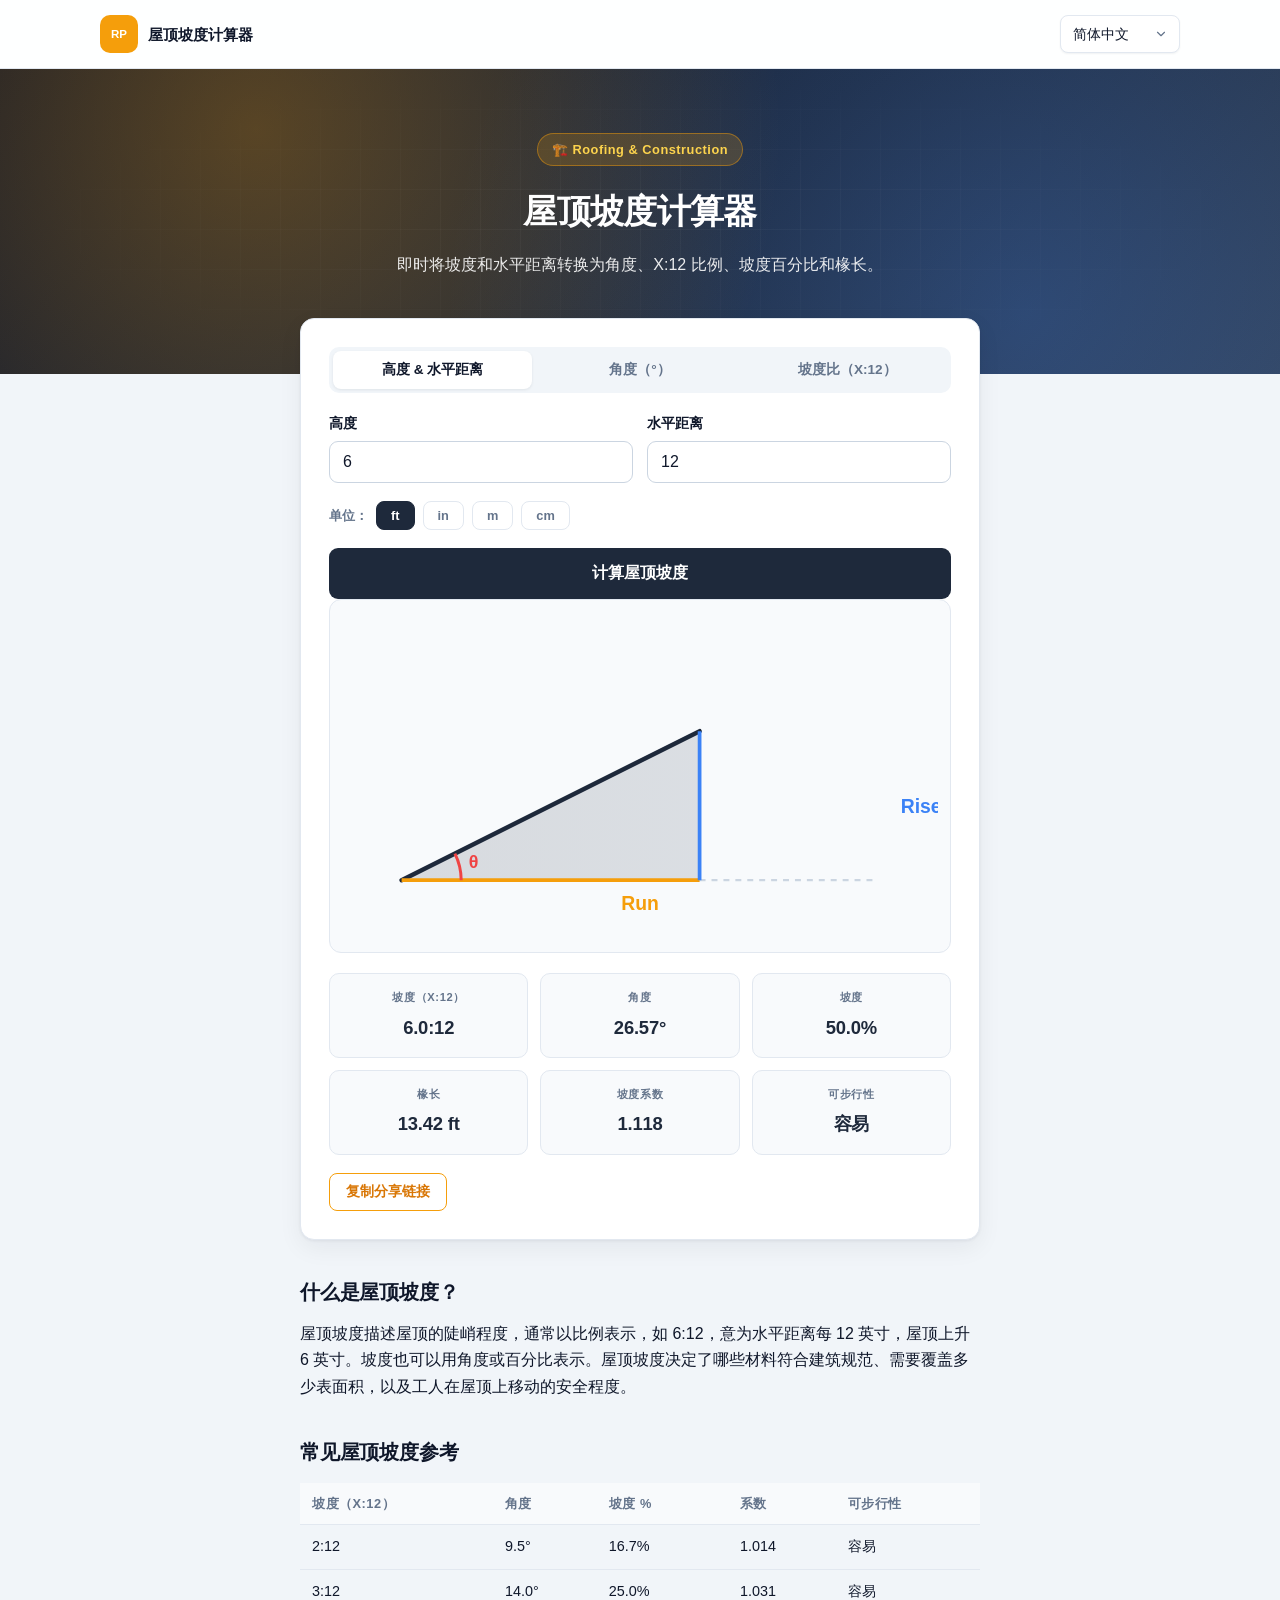
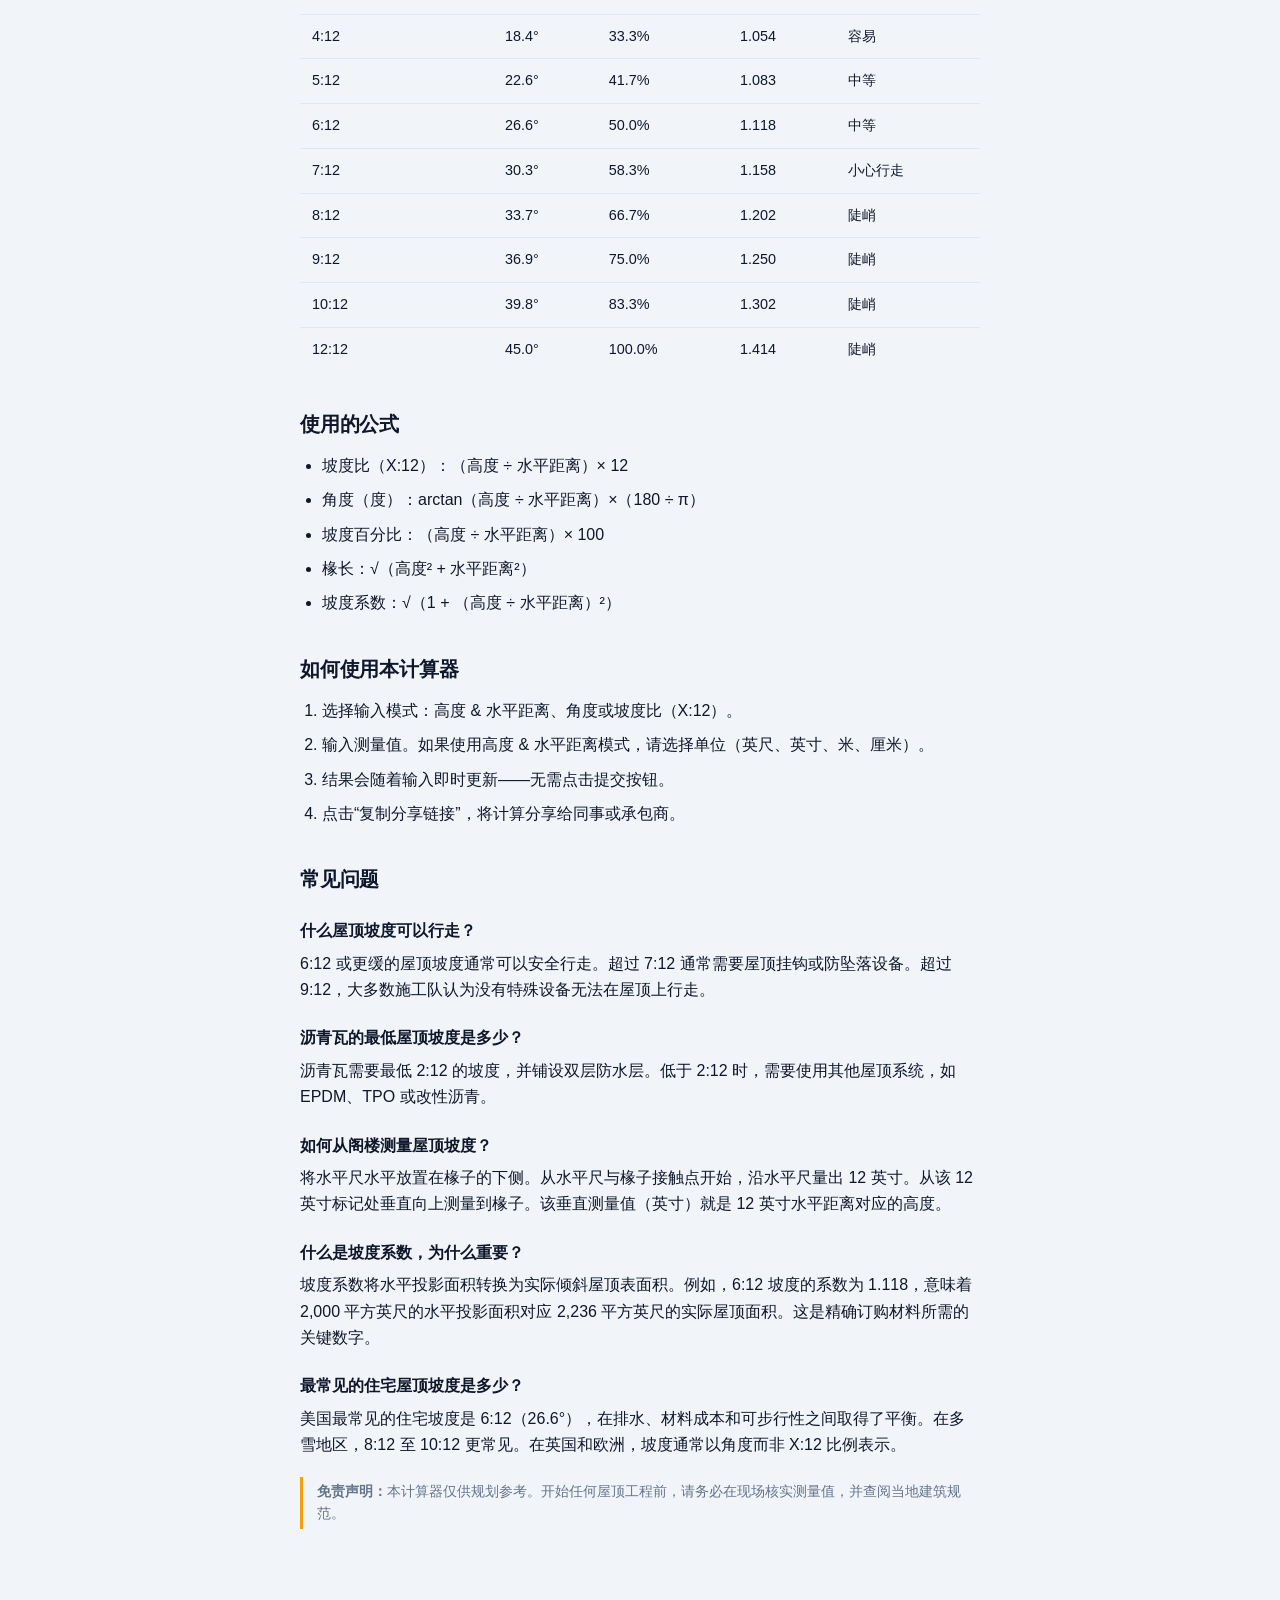
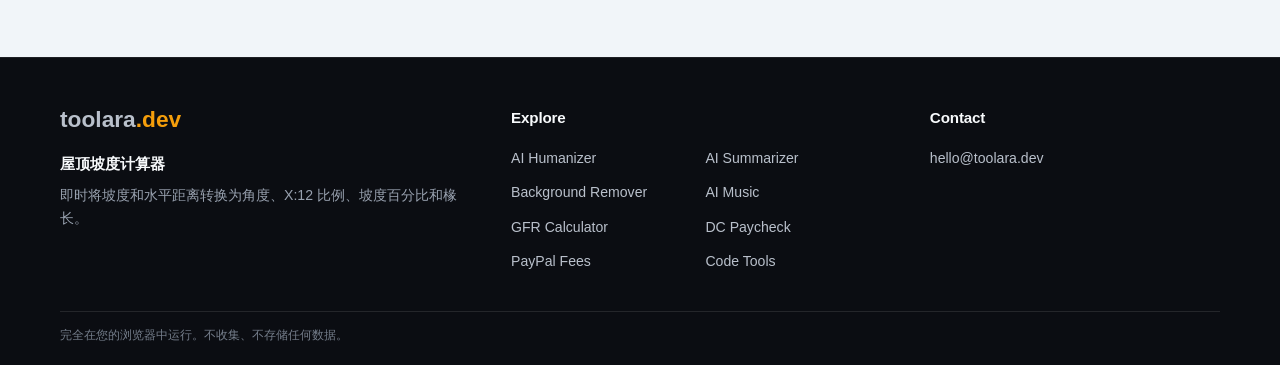
==== zh/index.html @ 7c1b135d "Use brand email in site contact links" ====
<!DOCTYPE html>
<html lang="zh-Hans">
<head>
<meta charset="UTF-8">
<meta name="viewport" content="width=device-width, initial-scale=1.0">
<title>Roof Pitch Calculator — Convert Rise/Run to Degrees, X:12 & Rafter Length</title>
<meta name="description" content="Free roof pitch calculator. Enter rise and run, a degree angle, or a pitch ratio (X:12) to instantly get pitch ratio, angle, slope percentage, rafter length, and slope coefficient.">
<meta name="keywords" content="roof pitch calculator, roof slope calculator, rise run to degrees, x:12 pitch, rafter length calculator, roof angle calculator">
<meta name="robots" content="index, follow, max-snippet:-1, max-image-preview:large">
<meta name="theme-color" content="#1e293b">

<link rel="canonical" href="https://roof.toolara.dev/zh/">
<link rel="alternate" hreflang="en" href="https://roof.toolara.dev/">
<link rel="alternate" hreflang="zh-Hans" href="https://roof.toolara.dev/zh/">
<link rel="alternate" hreflang="x-default" href="https://roof.toolara.dev/">

<meta property="og:type" content="website">
<meta property="og:title" content="Roof Pitch Calculator — Convert Rise/Run to Degrees, X:12 & Rafter Length">
<meta property="og:description" content="Enter rise and run, a degree angle, or a pitch ratio to instantly get pitch, slope, rafter length, and more.">
<meta property="og:url" content="https://roof.toolara.dev/zh/">
<meta property="og:image" content="https://roof.toolara.dev/og-image.png">
<meta property="og:image:width" content="1200">
<meta property="og:image:height" content="630">
<meta property="og:image:alt" content="Roof Pitch Calculator — Convert Rise/Run to Degrees, X:12 & Rafter Length">
<meta name="twitter:card" content="summary_large_image">
<meta name="twitter:image" content="https://roof.toolara.dev/og-image.png">
<meta property="og:locale" content="en_US">

<script type="application/ld+json">
{
  "@context": "https://schema.org",
  "@type": "WebApplication",
  "name": "Roof Pitch Calculator",
  "url": "https://roof.toolara.dev/zh/",
  "applicationCategory": "UtilityApplication",
  "operatingSystem": "Any",
  "description": "Free roof pitch calculator that converts rise/run, degrees, and X:12 ratio, with rafter length and slope coefficient.",
  "offers": { "@type": "Offer", "price": "0", "priceCurrency": "USD" }
}
</script>

<script>window.__FORCE_LANG__ = 'zh';</script>
<link rel="stylesheet" href="/css/style.css">
</head>
<body>
<header class="site-header"><div class="site-header-inner"><a class="site-brand" href="/" aria-label="roof-pitch-calculator"><span class="site-brand-mark" aria-hidden="true">RP</span><span class="site-brand-name" data-i18n="title"></span></a><nav class="site-nav" aria-label="Site navigation"><select id="langSelect" onchange="setLang(this.value)" aria-label="Language">
      <option value="en">English</option>
      <option value="zh">简体中文</option>
    </select></nav></div></header>


<header class="hero">

  <div class="hero-inner">
    <div class="hero-badge">🏗️ Roofing & Construction</div>
    <h1 data-i18n="title">Roof Pitch Calculator</h1>
    <p data-i18n="subtitle">Convert rise and run to degrees, X:12 ratio, slope percentage, and rafter length — instantly.</p>
  </div>
</header>

<main class="wrap">
  <section class="card">
    <h2 class="visually-hidden" data-i18n="calcHeading">Calculator</h2>

    <div class="mode-tabs">
      <button class="mode-tab active" data-mode="riseRun" onclick="switchMode('riseRun')" data-i18n="modeRiseRun">Rise & Run</button>
      <button class="mode-tab" data-mode="angle" onclick="switchMode('angle')" data-i18n="modeAngle">Angle (°)</button>
      <button class="mode-tab" data-mode="ratio" onclick="switchMode('ratio')" data-i18n="modeRatio">Pitch Ratio (X:12)</button>
    </div>

    <!-- Rise & Run -->
    <div id="mode-riseRun" class="mode-panel">
      <div class="row">
        <div>
          <label for="rise" data-i18n="riseLabel">Rise</label>
          <input type="number" id="rise" min="0" step="0.01" placeholder="6" value="6" inputmode="decimal">
        </div>
        <div>
          <label for="run" data-i18n="runLabel">Run</label>
          <input type="number" id="run" min="0.01" step="0.01" placeholder="12" value="12" inputmode="decimal">
        </div>
      </div>
      <div class="unit-toggle">
        <label data-i18n="unitLabel">Unit:</label>
        <button class="unit-btn active" data-unit="ft" onclick="setUnit('ft')">ft</button>
        <button class="unit-btn" data-unit="in" onclick="setUnit('in')">in</button>
        <button class="unit-btn" data-unit="m" onclick="setUnit('m')">m</button>
        <button class="unit-btn" data-unit="cm" onclick="setUnit('cm')">cm</button>
      </div>
    </div>

    <!-- Angle -->
    <div id="mode-angle" class="mode-panel" style="display:none;">
      <label for="angle" data-i18n="angleLabel">Roof angle (degrees)</label>
      <input type="number" id="angle" min="0" max="89.9" step="0.1" placeholder="26.57" value="26.57" inputmode="decimal">
    </div>

    <!-- Ratio -->
    <div id="mode-ratio" class="mode-panel" style="display:none;">
      <label for="ratioX" data-i18n="ratioLabel">Pitch ratio (X in 12)</label>
      <input type="number" id="ratioX" min="0" step="0.1" placeholder="6" value="6" inputmode="decimal">
      <p class="hint" data-i18n="ratioHint">Enter the rise in inches over 12 inches of run. For example, 6 for a 6:12 pitch.</p>
    </div>

    <button class="calc" type="button" onclick="calculate()" data-i18n="calcBtn">Calculate roof pitch</button>

    <!-- SVG Diagram -->
    <div class="svg-wrap">
      <svg id="roofSvg" viewBox="0 0 400 220" xmlns="http://www.w3.org/2000/svg">
        <defs>
          <linearGradient id="roofGrad" x1="0" y1="0" x2="1" y2="0">
            <stop offset="0%" stop-color="#1e293b"/>
            <stop offset="100%" stop-color="#334155"/>
          </linearGradient>
        </defs>
        <!-- Ground line -->
        <line x1="40" y1="180" x2="360" y2="180" stroke="#cbd5e1" stroke-width="1.5" stroke-dasharray="4,4"/>
        <!-- Roof triangle -->
        <polygon id="roofTri" points="40,180 360,180 360,80" fill="url(#roofGrad)" opacity="0.15"/>
        <line id="roofLine" x1="40" y1="180" x2="360" y2="80" stroke="#1e293b" stroke-width="3" stroke-linecap="round"/>
        <!-- Run line -->
        <line id="runLine" x1="40" y1="180" x2="360" y2="180" stroke="#f59e0b" stroke-width="2.5"/>
        <text id="runLabel" x="200" y="200" text-anchor="middle" font-size="13" fill="#f59e0b" font-weight="600">Run</text>
        <!-- Rise line -->
        <line id="riseLine" x1="360" y1="180" x2="360" y2="80" stroke="#3b82f6" stroke-width="2.5"/>
        <text id="riseLabel" x="375" y="135" font-size="13" fill="#3b82f6" font-weight="600">Rise</text>
        <!-- Angle arc -->
        <path id="angleArc" d="M 80 180 A 40 40 0 0 0 76 170" fill="none" stroke="#ef4444" stroke-width="2"/>
        <text id="angleLabel" x="85" y="172" font-size="12" fill="#ef4444" font-weight="600">θ</text>
      </svg>
    </div>

    <div id="result" role="region" aria-live="polite">
      <div class="result-grid">
        <div class="result-item">
          <div class="result-key" data-i18n="resPitch">Pitch (X:12)</div>
          <div class="result-val" id="resPitch">—</div>
        </div>
        <div class="result-item">
          <div class="result-key" data-i18n="resAngle">Angle</div>
          <div class="result-val" id="resAngle">—</div>
        </div>
        <div class="result-item">
          <div class="result-key" data-i18n="resSlope">Slope</div>
          <div class="result-val" id="resSlope">—</div>
        </div>
        <div class="result-item">
          <div class="result-key" data-i18n="resRafter">Rafter length</div>
          <div class="result-val" id="resRafter">—</div>
        </div>
        <div class="result-item">
          <div class="result-key" data-i18n="resCoeff">Slope coefficient</div>
          <div class="result-val" id="resCoeff">—</div>
        </div>
        <div class="result-item">
          <div class="result-key" data-i18n="resWalk">Walkability</div>
          <div class="result-val" id="resWalk">—</div>
        </div>
      </div>

      <div class="share-row">
        <button class="share-btn" type="button" onclick="copyShareLink()" data-i18n="shareBtn">Copy shareable link</button>
        <span class="share-copied" id="shareCopied" data-i18n="shareCopied">Copied!</span>
      </div>
    </div>
  </section>

  <section>
    <h2 data-i18n="whatIsTitle">What is roof pitch?</h2>
    <p data-i18n="whatIsText">Roof pitch describes how steep a roof is. It is usually expressed as a ratio, such as 6:12, which means the roof rises 6 inches for every 12 inches of horizontal run. Pitch can also be expressed in degrees or as a percentage slope. Roof pitch determines which roofing materials are code-compliant, how much surface area you need to cover, and how safely workers can move on the roof.</p>
  </section>

  <section>
    <h2 data-i18n="commonTitle">Common roof pitches reference</h2>
    <table>
      <thead>
        <tr><th data-i18n="thPitch">Pitch (X:12)</th><th data-i18n="thDeg">Degrees</th><th data-i18n="thSlope">Slope %</th><th data-i18n="thCoeff">Coefficient</th><th data-i18n="thWalk">Walkability</th></tr>
      </thead>
      <tbody>
        <tr><td>2:12</td><td>9.5°</td><td>16.7%</td><td>1.014</td><td data-i18n="walkEasy">Easy</td></tr>
        <tr><td>3:12</td><td>14.0°</td><td>25.0%</td><td>1.031</td><td data-i18n="walkEasy">Easy</td></tr>
        <tr><td>4:12</td><td>18.4°</td><td>33.3%</td><td>1.054</td><td data-i18n="walkEasy">Easy</td></tr>
        <tr><td>5:12</td><td>22.6°</td><td>41.7%</td><td>1.083</td><td data-i18n="walkMod">Moderate</td></tr>
        <tr><td>6:12</td><td>26.6°</td><td>50.0%</td><td>1.118</td><td data-i18n="walkMod">Moderate</td></tr>
        <tr><td>7:12</td><td>30.3°</td><td>58.3%</td><td>1.158</td><td data-i18n="walkCare">With care</td></tr>
        <tr><td>8:12</td><td>33.7°</td><td>66.7%</td><td>1.202</td><td data-i18n="walkSteep">Steep</td></tr>
        <tr><td>9:12</td><td>36.9°</td><td>75.0%</td><td>1.250</td><td data-i18n="walkSteep">Steep</td></tr>
        <tr><td>10:12</td><td>39.8°</td><td>83.3%</td><td>1.302</td><td data-i18n="walkSteep">Steep</td></tr>
        <tr><td>12:12</td><td>45.0°</td><td>100.0%</td><td>1.414</td><td data-i18n="walkSteep">Steep</td></tr>
      </tbody>
    </table>
  </section>

  <section>
    <h2 data-i18n="formulaTitle">Formulas used</h2>
    <ul>
      <li data-i18n="formula1"><strong>Pitch ratio (X:12):</strong> (Rise ÷ Run) × 12</li>
      <li data-i18n="formula2"><strong>Angle (degrees):</strong> arctan(Rise ÷ Run) × (180 ÷ π)</li>
      <li data-i18n="formula3"><strong>Slope percentage:</strong> (Rise ÷ Run) × 100</li>
      <li data-i18n="formula4"><strong>Rafter length:</strong> √(Rise² + Run²)</li>
      <li data-i18n="formula5"><strong>Slope coefficient:</strong> √(1 + (Rise ÷ Run)²)</li>
    </ul>
  </section>

  <section>
    <h2 data-i18n="howToTitle">How to use this calculator</h2>
    <ol>
      <li data-i18n="howTo1">Choose your input mode: Rise & Run, Angle, or Pitch Ratio (X:12).</li>
      <li data-i18n="howTo2">Enter your measurements. If using Rise & Run, select your unit (ft, in, m, cm).</li>
      <li data-i18n="howTo3">The results update instantly as you type — no submit button needed.</li>
      <li data-i18n="howTo4">Click "Copy shareable link" to share your calculation with a colleague or contractor.</li>
    </ol>
  </section>

  <section>
    <h2 data-i18n="faqTitle">Frequently asked questions</h2>
    <h3 data-i18n="faq1q">What is a walkable roof pitch?</h3>
    <p data-i18n="faq1a">A roof pitch of 6:12 or less is generally considered walkable for most people. Above 7:12, roof jacks or fall protection are typically required. Above 9:12, most crews consider the roof non-walkable without special equipment.</p>

    <h3 data-i18n="faq2q">What is the minimum roof pitch for asphalt shingles?</h3>
    <p data-i18n="faq2a">Asphalt shingles require a minimum pitch of 2:12 with double underlayment. Below 2:12, you need a different roofing system such as EPDM, TPO, or modified bitumen.</p>

    <h3 data-i18n="faq3q">How do I measure roof pitch from the attic?</h3>
    <p data-i18n="faq3a">Hold a level horizontally against the underside of a rafter. Mark 12 inches along the level from where it touches the rafter. Measure vertically from that 12-inch mark up to the rafter. That vertical measurement in inches is your rise over 12 inches of run.</p>

    <h3 data-i18n="faq4q">What is the slope coefficient and why does it matter?</h3>
    <p data-i18n="faq4a">The slope coefficient converts horizontal footprint area to actual sloped roof surface area. For example, a 6:12 pitch has a coefficient of 1.118, meaning a 2,000 sq ft footprint has 2,236 sq ft of actual roof surface. This is the number you need for accurate material ordering.</p>

    <h3 data-i18n="faq5q">What is the most common residential roof pitch?</h3>
    <p data-i18n="faq5a">The most common US residential pitch is 6:12 (26.6°), which balances drainage, material cost, and walkability. In snowy regions, 8:12 to 10:12 is more common. In the UK and Europe, pitches are often expressed in degrees rather than X:12 ratios.</p>

    <div class="disclaimer" data-i18n="disclaimer"><strong>Disclaimer:</strong> This calculator provides estimates for planning purposes. Always verify measurements on site and consult local building codes before starting any roofing project.</div>
  </section>
</main>

<footer class="footer site-footer">
<div class="site-footer-inner">
<div class="site-footer-grid">
<section class="site-footer-column">
<a class="site-footer-wordmark" href="https://toolara.dev/" aria-label="toolara.dev">toolara<span class="tld">.dev</span></a>
<p class="site-footer-site-name" data-i18n="title">Roof Pitch Calculator</p>
<p class="site-footer-description" data-i18n="subtitle">Convert rise and run to degrees, X:12 ratio, slope percentage, and rafter length — instantly.</p>
</section>
<section class="site-footer-column"><h2 class="site-footer-heading">Explore</h2><nav class="site-footer-links" aria-label="Explore sites"><a href="https://humanize.toolara.dev/">AI Humanizer</a>
<a href="https://summarize.toolara.dev/">AI Summarizer</a>
<a href="https://background.toolara.dev/">Background Remover</a>
<a href="https://music.toolara.dev/">AI Music</a>
<a href="https://gfr.toolara.dev/">GFR Calculator</a>
<a href="https://dc-pay.toolara.dev/">DC Paycheck</a>
<a href="https://paypal.toolara.dev/">PayPal Fees</a>
<a href="https://devtools.toolara.dev/">Code Tools</a></nav></section>
<section class="site-footer-column"><h2 class="site-footer-heading">Contact</h2><p class="site-footer-contact"><a href="mailto:hello@toolara.dev">hello@toolara.dev</a></p></section>
</div>
<div class="site-footer-bottom"><p class="site-footer-privacy" data-i18n="footer">Runs entirely in your browser. No data is collected or stored.</p></div>
</div>
</footer>

<script src="/js/i18n.js"></script>
<script src="/js/calculator.js"></script>
</body>
</html>
---- css/style.css ----
:root {
  --bg: #f1f5f9; --card: #ffffff; --text: #0f172a; --muted: #64748b;
  --accent: #f59e0b; --accent-dark: #d97706; --navy: #1e293b; --blue: #3b82f6;
  --border: #e2e8f0; --radius: 14px;
  --shadow: 0 1px 3px rgba(15,23,42,0.06), 0 8px 24px rgba(15,23,42,0.06);
}
* { box-sizing: border-box; }
html { scroll-behavior: smooth; }
body { margin: 0; font-family: -apple-system, BlinkMacSystemFont, "Segoe UI", "PingFang SC", "Hiragino Sans GB", "Microsoft YaHei", "Noto Sans CJK SC", Roboto, sans-serif; background: var(--bg); color: var(--text); line-height: 1.65; -webkit-font-smoothing: antialiased; }
.visually-hidden { position: absolute; width: 1px; height: 1px; padding: 0; margin: -1px; overflow: hidden; clip: rect(0,0,0,0); white-space: nowrap; border: 0; }

/* ---------- Hero ---------- */
.hero {
  position: relative;
  overflow: hidden;
  color: #fff;
  padding: 64px 20px 96px;
  background:
    radial-gradient(circle at 20% 20%, rgba(245,158,11,0.30) 0%, transparent 50%),
    radial-gradient(circle at 80% 80%, rgba(59,130,246,0.25) 0%, transparent 55%),
    linear-gradient(135deg, #0f172a 0%, #1e293b 55%, #334155 100%);
}
.hero::before {
  content: "";
  position: absolute; inset: 0;
  background-image:
    linear-gradient(rgba(255,255,255,0.04) 1px, transparent 1px),
    linear-gradient(90deg, rgba(255,255,255,0.04) 1px, transparent 1px);
  background-size: 40px 40px;
  mask-image: radial-gradient(ellipse at center, black 0%, transparent 75%);
  -webkit-mask-image: radial-gradient(ellipse at center, black 0%, transparent 75%);
  pointer-events: none;
}
.hero-inner { max-width: 720px; margin: 0 auto; position: relative; z-index: 2; text-align: center; }
.hero-badge {
  display: inline-block;
  background: rgba(245,158,11,0.18);
  border: 1px solid rgba(245,158,11,0.45);
  color: #fcd34d;
  padding: 5px 14px;
  border-radius: 999px;
  font-size: 0.8rem;
  font-weight: 600;
  letter-spacing: 0.04em;
  margin-bottom: 18px;
}
.hero h1 { font-size: 2.1rem; margin: 0 0 12px; font-weight: 800; letter-spacing: -0.02em; }
.hero p { margin: 0 auto; opacity: 0.9; font-size: 1rem; max-width: 560px; }

/* ---------- Lang switcher ---------- */
.lang-switch { position: absolute; top: 16px; right: 16px; z-index: 3; }
.lang-switch select {
  appearance: none; -webkit-appearance: none;
  background-color: rgba(255,255,255,0.12);
  background-image: url("data:image/svg+xml;charset=UTF-8,%3csvg xmlns='http://www.w3.org/2000/svg' viewBox='0 0 24 24' fill='none' stroke='white' stroke-width='2' stroke-linecap='round' stroke-linejoin='round'%3e%3cpolyline points='6 9 12 15 18 9'%3e%3c/polyline%3e%3c/svg%3e");
  background-repeat: no-repeat; background-position: right 10px center; background-size: 14px;
  border: 1px solid rgba(255,255,255,0.3);
  color: #fff; padding: 7px 32px 7px 12px; border-radius: 8px;
  font-size: 0.85rem; font-family: inherit; cursor: pointer;
}
.lang-switch select:hover { background-color: rgba(255,255,255,0.25); }
.lang-switch select option { color: #0f172a; background: #fff; }

/* ---------- Layout ---------- */
.wrap { max-width: 720px; margin: -56px auto 0; padding: 0 20px 64px; position: relative; z-index: 2; }
.card { background: var(--card); border: 1px solid var(--border); border-radius: var(--radius); padding: 28px; margin-bottom: 22px; box-shadow: var(--shadow); }

label { display: block; font-weight: 600; font-size: 0.85rem; margin-bottom: 6px; }
input, select { width: 100%; padding: 11px 13px; border: 1px solid #cbd5e1; border-radius: 9px; font-size: 1rem; margin-bottom: 18px; background: #fff; color: var(--text); transition: border-color 0.15s, box-shadow 0.15s; font-family: inherit; }
input:focus, select:focus { outline: none; border-color: var(--accent); box-shadow: 0 0 0 3px rgba(245,158,11,0.15); }
.row { display: flex; gap: 14px; }
.row > div { flex: 1; }
button.calc { width: 100%; padding: 15px; background: var(--navy); color: #fff; border: none; border-radius: 9px; font-size: 1rem; font-weight: 600; cursor: pointer; transition: background 0.15s, transform 0.1s; font-family: inherit; }
button.calc:hover { background: #0f172a; }
button.calc:active { transform: scale(0.99); }

/* ---------- Mode tabs ---------- */
.mode-tabs { display: flex; gap: 8px; margin-bottom: 20px; background: #f1f5f9; padding: 4px; border-radius: 10px; }
.mode-tab { flex: 1; padding: 10px 8px; border: none; background: transparent; color: var(--muted); border-radius: 8px; font-size: 0.85rem; font-weight: 600; cursor: pointer; transition: all 0.15s; font-family: inherit; }
.mode-tab.active { background: #fff; color: var(--text); box-shadow: 0 1px 3px rgba(15,23,42,0.08); }
.mode-tab:hover:not(.active) { color: var(--text); }

/* ---------- Unit toggle ---------- */
.unit-toggle { display: flex; align-items: center; gap: 8px; margin-bottom: 18px; }
.unit-toggle label { margin: 0; font-size: 0.8rem; color: var(--muted); }
.unit-btn { padding: 6px 14px; border: 1px solid var(--border); background: #fff; color: var(--muted); border-radius: 8px; font-size: 0.8rem; font-weight: 600; cursor: pointer; font-family: inherit; transition: all 0.15s; }
.unit-btn.active { background: var(--navy); color: #fff; border-color: var(--navy); }
.unit-btn:hover:not(.active) { border-color: var(--navy); color: var(--navy); }

/* ---------- Hint ---------- */
.hint { font-size: 0.8rem; color: var(--muted); margin: -12px 0 18px; }

/* ---------- SVG ---------- */
.svg-wrap { margin: 0 0 20px; background: #f8fafc; border: 1px solid var(--border); border-radius: 12px; padding: 12px; }
.svg-wrap svg { width: 100%; height: auto; display: block; }

/* ---------- Result ---------- */
#result { display: none; animation: fadeIn 0.35s ease; }
#result.show { display: block; }
@keyframes fadeIn { from { opacity: 0; transform: translateY(8px); } to { opacity: 1; transform: none; } }

.result-grid { display: grid; grid-template-columns: repeat(3, 1fr); gap: 12px; margin-bottom: 18px; }
.result-item { background: #f8fafc; border: 1px solid var(--border); border-radius: 10px; padding: 14px 12px; text-align: center; }
.result-key { font-size: 0.7rem; text-transform: uppercase; letter-spacing: 0.06em; color: var(--muted); font-weight: 600; margin-bottom: 6px; }
.result-val { font-size: 1.15rem; font-weight: 700; color: var(--navy); letter-spacing: -0.01em; }

.share-row { display: flex; align-items: center; gap: 12px; }
.share-btn { padding: 9px 16px; background: #fff; border: 1px solid var(--accent); color: var(--accent-dark); border-radius: 8px; font-size: 0.85rem; font-weight: 600; cursor: pointer; font-family: inherit; transition: background 0.15s; }
.share-btn:hover { background: #fffbeb; }
.share-copied { font-size: 0.85rem; color: #059669; font-weight: 600; opacity: 0; transition: opacity 0.25s; }
.share-copied.show { opacity: 1; }

/* ---------- Content ---------- */
h2 { font-size: 1.25rem; margin: 36px 0 12px; letter-spacing: -0.01em; }
h3 { font-size: 1rem; margin: 22px 0 6px; }
p { margin: 0 0 14px; }
ul, ol { margin: 0 0 16px; padding-left: 22px; }
li { margin-bottom: 8px; line-height: 1.65; }
table { width: 100%; border-collapse: collapse; font-size: 0.9rem; margin: 14px 0; }
th, td { text-align: left; padding: 10px 12px; border-bottom: 1px solid var(--border); }
th { background: #f8fafc; font-weight: 600; font-size: 0.8rem; text-transform: uppercase; letter-spacing: 0.04em; color: var(--muted); }
tr:last-child td { border-bottom: none; }
.disclaimer { font-size: 0.85rem; color: var(--muted); border-left: 3px solid var(--accent); padding: 4px 0 4px 14px; margin-top: 18px; }
.footer { text-align: center; font-size: 0.8rem; color: var(--muted); padding: 24px 20px 48px; }

@media (max-width: 560px) {
  .hero { padding: 48px 16px 80px; }
  .hero h1 { font-size: 1.5rem; }
  .lang-switch { position: static; display: flex; justify-content: center; margin-bottom: 16px; }
  .wrap { padding: 0 14px 48px; }
  .card { padding: 20px; }
  .row { flex-direction: column; gap: 0; }
  .mode-tabs { flex-direction: column; }
  .result-grid { grid-template-columns: repeat(2, 1fr); }
  .result-val { font-size: 1rem; }
}
/* Toolara site navigation */
.site-header { position: relative; z-index: 10; background: rgba(255,255,255,0.96); border-bottom: 1px solid var(--border, #e2e8f0); }
.site-header-inner { max-width: 1120px; min-height: 68px; margin: 0 auto; padding: 10px 20px; display: flex; align-items: center; justify-content: space-between; gap: 20px; }
.site-brand { min-width: 0; display: flex; align-items: center; gap: 10px; color: var(--text, #0f1c2e); text-decoration: none; font-weight: 700; }
.site-brand-mark { width: 38px; height: 38px; flex: 0 0 38px; display: grid; place-items: center; border-radius: 10px; background: var(--accent, #2563eb); color: #fff; font-size: 0.72rem; font-weight: 800; }
.site-brand-name { font-size: 0.95rem; line-height: 1.25; }
.site-nav { display: flex; align-items: center; gap: 10px; }
.site-nav-link { padding: 8px 12px; border: 1px solid var(--border, #e2e8f0); border-radius: 8px; background: #fff; color: var(--accent-dark, var(--accent, #1d4ed8)); text-decoration: none; white-space: nowrap; font-size: 0.875rem; font-weight: 650; transition: background 0.15s, border-color 0.15s; }
.site-nav-link:hover { background: var(--bg, #f8fafc); border-color: var(--accent, #2563eb); }
.site-nav select { appearance: none; -webkit-appearance: none; width: auto; min-width: 120px; height: 38px; margin: 0; padding: 8px 34px 8px 12px; border: 1px solid var(--border, #e2e8f0); border-radius: 8px; background-color: #fff; background-image: url("data:image/svg+xml;charset=UTF-8,%3csvg xmlns='http://www.w3.org/2000/svg' viewBox='0 0 24 24' fill='none' stroke='%2364748b' stroke-width='2' stroke-linecap='round' stroke-linejoin='round'%3e%3cpolyline points='6 9 12 15 18 9'%3e%3c/polyline%3e%3c/svg%3e"); background-repeat: no-repeat; background-position: right 11px center; background-size: 14px; color: var(--text, #0f1c2e); font-family: inherit; font-size: 0.875rem; line-height: 1.2; cursor: pointer; box-shadow: 0 1px 2px rgba(15, 28, 46, 0.06); transition: border-color 0.15s, box-shadow 0.15s; }
.site-nav select:hover { border-color: var(--accent, #2563eb); }
.site-nav select:focus-visible { outline: 2px solid var(--accent, #2563eb); outline-offset: 2px; }
.site-nav select option { color: #0f1c2e; background: #fff; }
@media (max-width: 560px) {
  .site-header-inner { min-height: 0; padding: 10px 14px; flex-wrap: wrap; gap: 10px; }
  .site-brand { flex: 1 1 100%; }
  .site-nav { width: 100%; justify-content: space-between; gap: 8px; }
  .site-nav select { min-width: 118px; }
}

.site-footer { margin-top: 64px !important; padding: 48px 24px 22px !important; background: #0b0d12 !important; border-top: 1px solid rgba(255,255,255,0.08) !important; color: #a6adbb !important; text-align: left !important; font-size: 0.88rem !important; line-height: 1.6; }
.site-footer-inner { max-width: 1160px; margin: 0 auto; }
.site-footer-grid { display: grid; grid-template-columns: minmax(0,1.25fr) minmax(280px,1.15fr) minmax(220px,0.9fr); gap: 48px; }
.site-footer-column { min-width: 0; }
.site-footer-wordmark { display: inline-flex; align-items: baseline; color: #f8fafc !important; font-size: 1.42rem; font-weight: 850; line-height: 1.15; text-decoration: none; }
.site-footer-wordmark .tld { color: var(--accent, #3b82f6); }
.site-footer-site-name { margin: 18px 0 0 !important; color: #f8fafc; font-size: 0.96rem; font-weight: 700; }
.site-footer-heading { margin: 0 0 16px !important; color: #f8fafc; font-size: 0.95rem; font-weight: 650; }
.site-footer-description { max-width: 420px; margin: 8px 0 0 !important; color: #98a1af; }
.site-footer-links { display: grid; grid-template-columns: repeat(2,minmax(0,1fr)); gap: 12px 18px; }
.site-footer-contact { margin: 0 !important; color: #b9c0cb; overflow-wrap: anywhere; }
.site-footer a { color: #b9c0cb !important; text-decoration: none; }
.site-footer a:hover { color: #fff !important; text-decoration: underline; }
.site-footer-bottom { margin-top: 38px; padding-top: 14px; border-top: 1px solid rgba(255,255,255,0.1); color: #747d8a; font-size: 0.73rem; line-height: 1.5; }
.site-footer-bottom p { margin: 0; }
@media (max-width: 960px) { .site-footer-grid { grid-template-columns: repeat(2,minmax(0,1fr)); gap: 34px; } .site-footer-column:first-child { grid-column: 1 / -1; } }
@media (max-width: 760px) { .site-footer { padding: 36px 20px 20px !important; } .site-footer-grid { grid-template-columns: 1fr; gap: 28px; } .site-footer-column:first-child { grid-column: auto; } .site-footer-links { gap: 10px 14px; } .site-footer-bottom { margin-top: 28px; } }
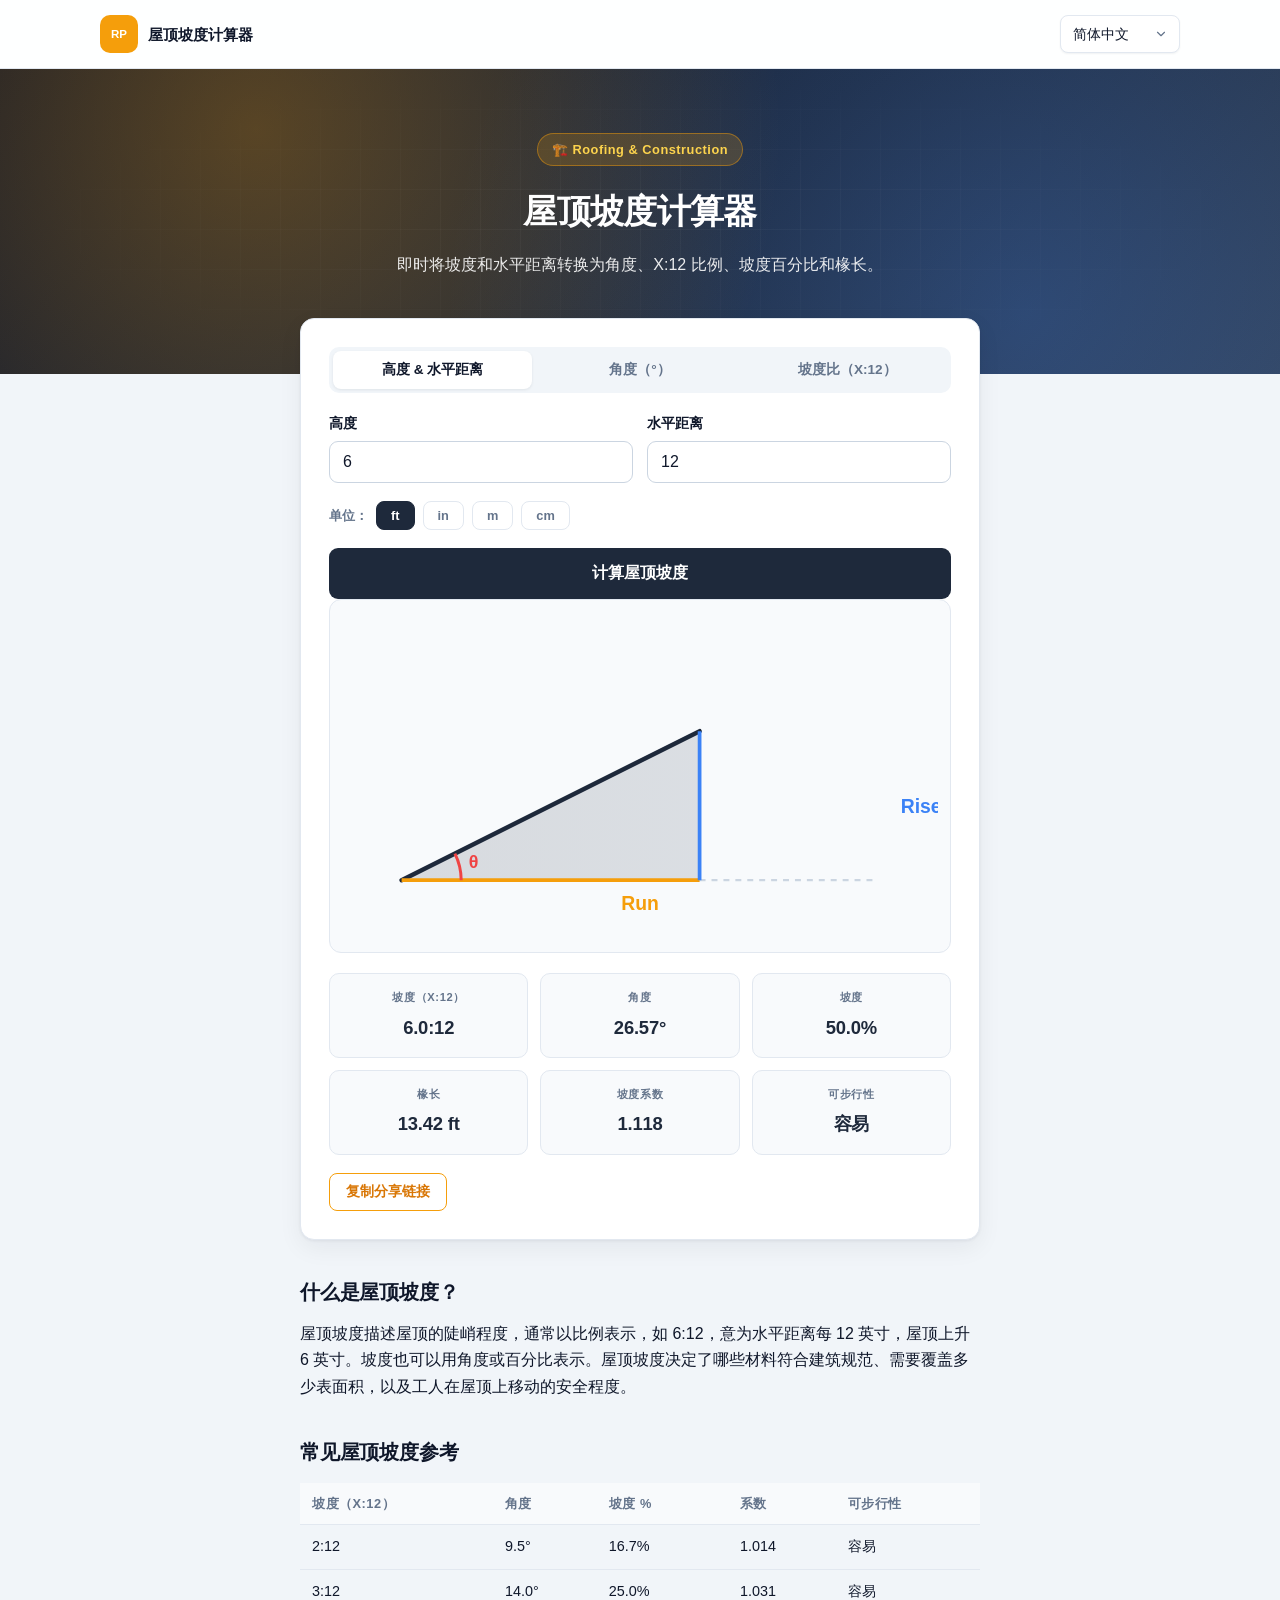
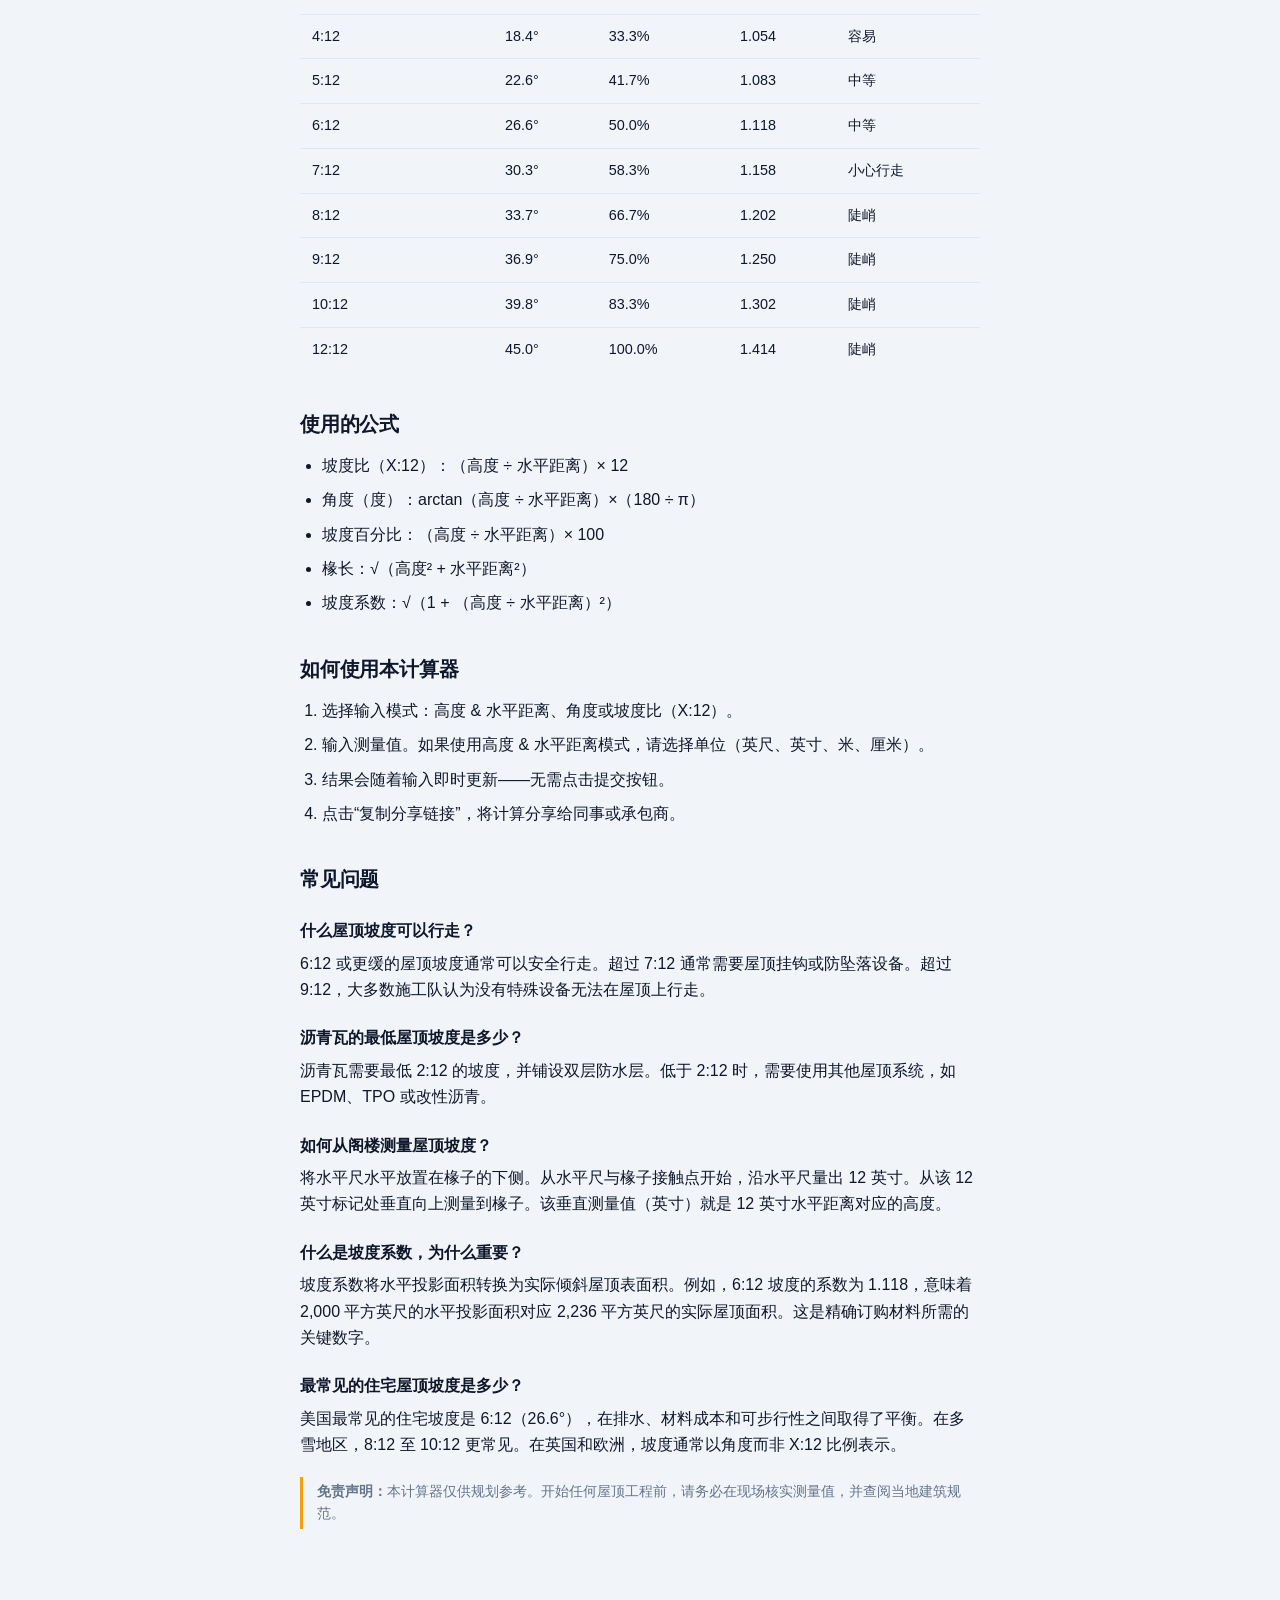
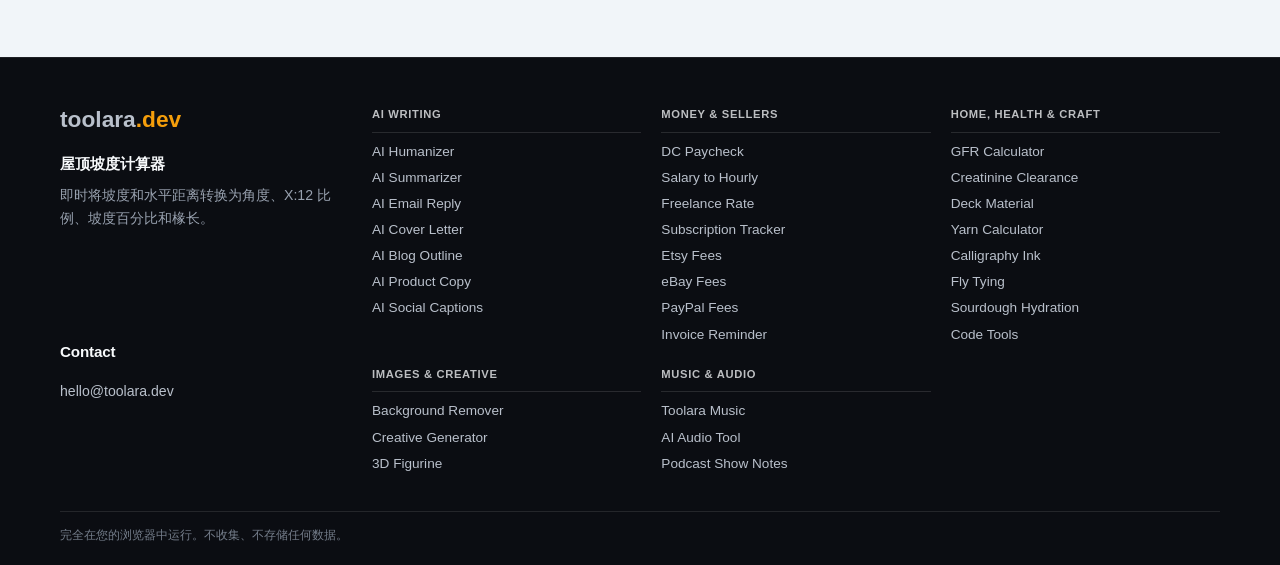
==== commit dc44de62: "Regroup footer navigation across sibling tools" ====
--- a/zh/index.html
+++ b/zh/index.html
@@ -41,6 +41,18 @@
 
 <script>window.__FORCE_LANG__ = 'zh';</script>
 <link rel="stylesheet" href="/css/style.css">
+<style id="footer-groups-css">
+.site-footer-grid{grid-template-columns:minmax(0,0.85fr) minmax(0,2.65fr)!important;gap:40px!important}
+.site-footer-column:nth-child(2){grid-row:1/span 2!important}
+.site-footer-column:nth-child(3){grid-column:1!important;grid-row:2!important}
+.site-footer-explore{display:grid;grid-template-columns:repeat(3,minmax(0,1fr));gap:22px 20px;align-content:start}
+.site-footer-group{min-width:0}
+.site-footer-group-title{margin:0 0 9px;padding-bottom:8px;border-bottom:1px solid rgba(255,255,255,0.16);color:#f8fafc;font-size:0.7rem;font-weight:700;letter-spacing:0.06em;text-transform:uppercase;opacity:.75}
+.site-footer-group .site-footer-links{display:grid!important;grid-template-columns:minmax(0,1fr)!important;gap:7px;font-size:0.85rem;line-height:1.4}
+@media(max-width:960px){.site-footer-grid{grid-template-columns:1fr!important;gap:30px!important}
+.site-footer-column:nth-child(2){grid-row:auto!important}.site-footer-column:nth-child(3){grid-column:auto!important;grid-row:auto!important}
+.site-footer-explore{grid-template-columns:repeat(2,minmax(0,1fr))}}
+</style>
 </head>
 <body>
 <header class="site-header"><div class="site-header-inner"><a class="site-brand" href="/" aria-label="roof-pitch-calculator"><span class="site-brand-mark" aria-hidden="true">RP</span><span class="site-brand-name" data-i18n="title"></span></a><nav class="site-nav" aria-label="Site navigation"><select id="langSelect" onchange="setLang(this.value)" aria-label="Language">
@@ -241,14 +253,7 @@
 <p class="site-footer-site-name" data-i18n="title">Roof Pitch Calculator</p>
 <p class="site-footer-description" data-i18n="subtitle">Convert rise and run to degrees, X:12 ratio, slope percentage, and rafter length — instantly.</p>
 </section>
-<section class="site-footer-column"><h2 class="site-footer-heading">Explore</h2><nav class="site-footer-links" aria-label="Explore sites"><a href="https://humanize.toolara.dev/">AI Humanizer</a>
-<a href="https://summarize.toolara.dev/">AI Summarizer</a>
-<a href="https://background.toolara.dev/">Background Remover</a>
-<a href="https://music.toolara.dev/">AI Music</a>
-<a href="https://gfr.toolara.dev/">GFR Calculator</a>
-<a href="https://dc-pay.toolara.dev/">DC Paycheck</a>
-<a href="https://paypal.toolara.dev/">PayPal Fees</a>
-<a href="https://devtools.toolara.dev/">Code Tools</a></nav></section>
+<section class="site-footer-column"><div class="site-footer-explore"><div class="site-footer-group"><h2 class="site-footer-group-title">AI writing</h2><nav class="site-footer-links" aria-label="AI writing sites"><a href="https://humanize.toolara.dev/">AI Humanizer</a><a href="https://summarize.toolara.dev/">AI Summarizer</a><a href="https://emailreply.toolara.dev/">AI Email Reply</a><a href="https://coverletter.toolara.dev/">AI Cover Letter</a><a href="https://blogoutline.toolara.dev/">AI Blog Outline</a><a href="https://productcopy.toolara.dev/">AI Product Copy</a><a href="https://captions.toolara.dev/">AI Social Captions</a></nav></div><div class="site-footer-group"><h2 class="site-footer-group-title">Money &amp; sellers</h2><nav class="site-footer-links" aria-label="Money &amp; sellers sites"><a href="https://dc-pay.toolara.dev/">DC Paycheck</a><a href="https://salary.toolara.dev/">Salary to Hourly</a><a href="https://freelance.toolara.dev/">Freelance Rate</a><a href="https://subscriptions.toolara.dev/">Subscription Tracker</a><a href="https://etsy.toolara.dev/">Etsy Fees</a><a href="https://ebay.toolara.dev/">eBay Fees</a><a href="https://paypal.toolara.dev/">PayPal Fees</a><a href="https://invoices.toolara.dev/">Invoice Reminder</a></nav></div><div class="site-footer-group"><h2 class="site-footer-group-title">Home, health &amp; craft</h2><nav class="site-footer-links" aria-label="Home, health &amp; craft sites"><a href="https://gfr.toolara.dev/">GFR Calculator</a><a href="https://crcl.toolara.dev/">Creatinine Clearance</a><a href="https://deck.toolara.dev/">Deck Material</a><a href="https://yarn.toolara.dev/">Yarn Calculator</a><a href="https://calligraphy.toolara.dev/">Calligraphy Ink</a><a href="https://flytying.toolara.dev/">Fly Tying</a><a href="https://sourdough.toolara.dev/">Sourdough Hydration</a><a href="https://devtools.toolara.dev/">Code Tools</a></nav></div><div class="site-footer-group"><h2 class="site-footer-group-title">Images &amp; creative</h2><nav class="site-footer-links" aria-label="Images &amp; creative sites"><a href="https://background.toolara.dev/">Background Remover</a><a href="https://creative.toolara.dev/">Creative Generator</a><a href="https://figurine.toolara.dev/">3D Figurine</a></nav></div><div class="site-footer-group"><h2 class="site-footer-group-title">Music &amp; audio</h2><nav class="site-footer-links" aria-label="Music &amp; audio sites"><a href="https://music.toolara.dev/">Toolara Music</a><a href="https://audio.toolara.dev/">AI Audio Tool</a><a href="https://podcast.toolara.dev/">Podcast Show Notes</a></nav></div></div></section>
 <section class="site-footer-column"><h2 class="site-footer-heading">Contact</h2><p class="site-footer-contact"><a href="mailto:hello@toolara.dev">hello@toolara.dev</a></p></section>
 </div>
 <div class="site-footer-bottom"><p class="site-footer-privacy" data-i18n="footer">Runs entirely in your browser. No data is collected or stored.</p></div>
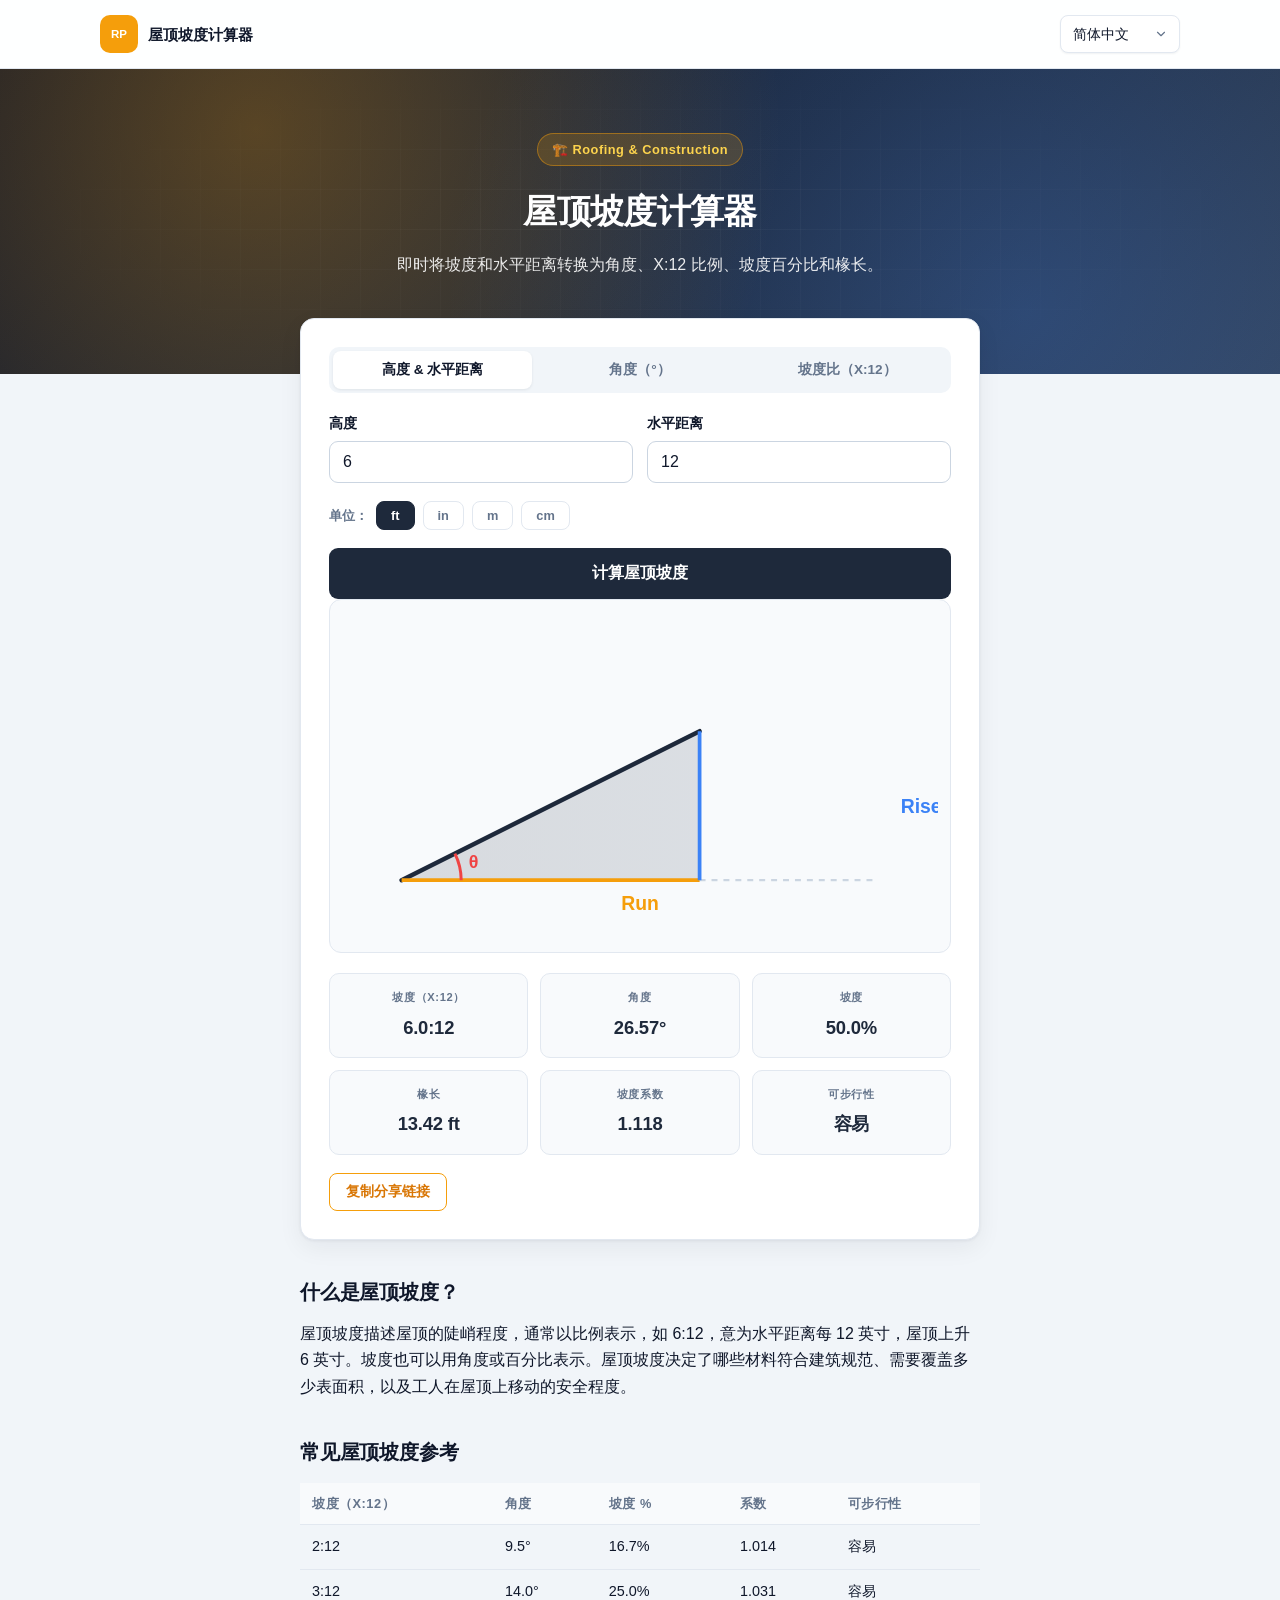
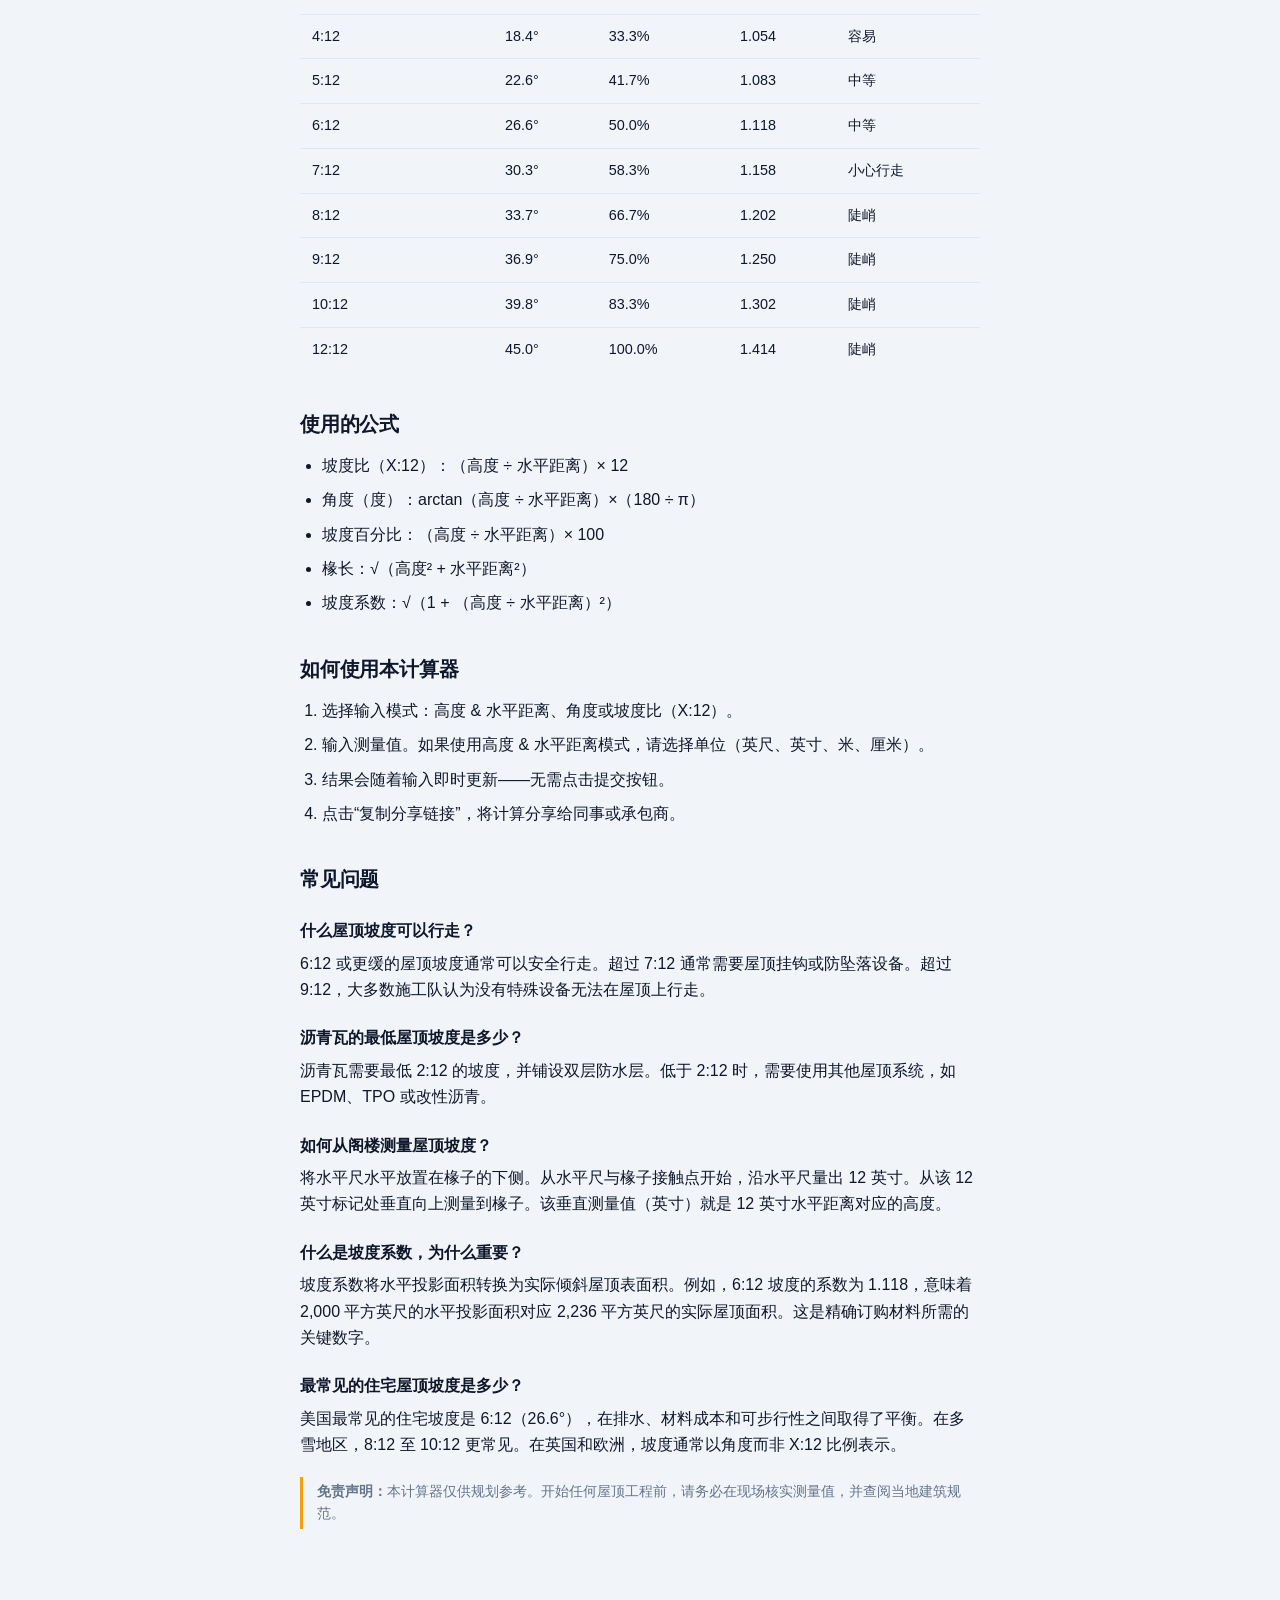
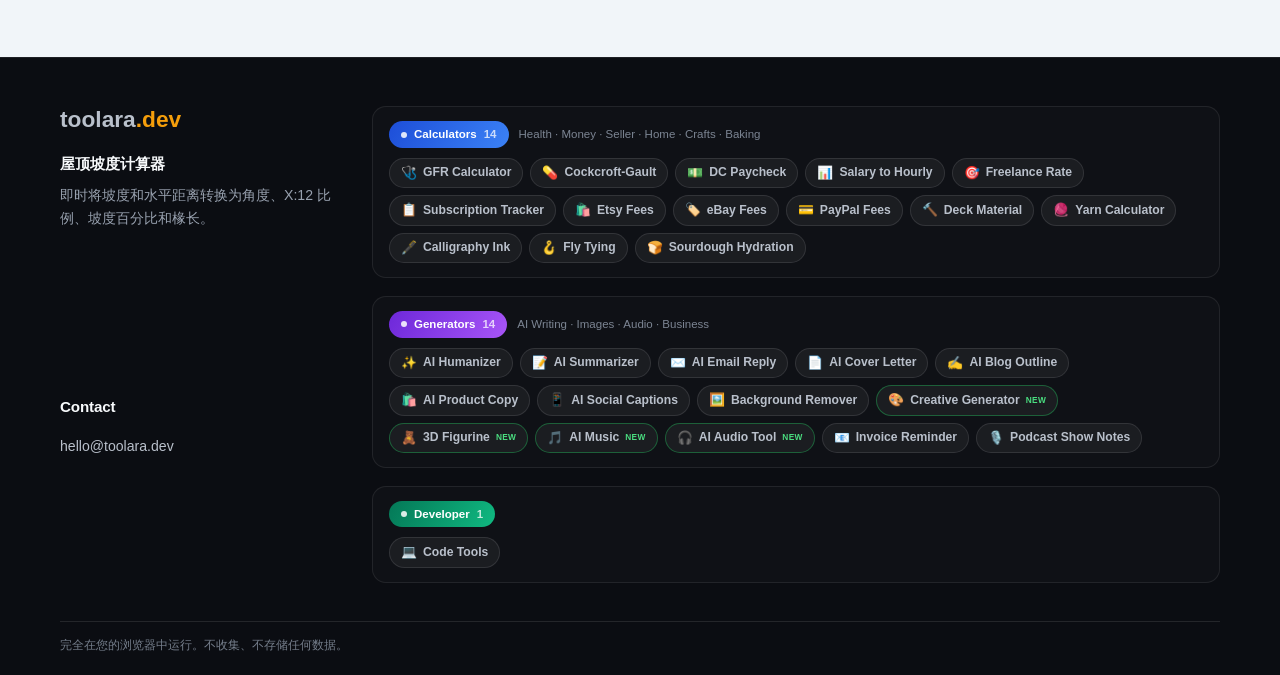
==== commit e39c92da: "Update footer tool links to pill cloud style" ====
--- a/zh/index.html
+++ b/zh/index.html
@@ -53,7 +53,25 @@
 .site-footer-column:nth-child(2){grid-row:auto!important}.site-footer-column:nth-child(3){grid-column:auto!important;grid-row:auto!important}
 .site-footer-explore{grid-template-columns:repeat(2,minmax(0,1fr))}}
 </style>
-</head>
+<style id="fc-cloud-css">
+.fc-clouds{display:grid;gap:18px}
+.fc-cat{border:1px solid rgba(255,255,255,0.08);border-radius:14px;padding:14px 16px;background:rgba(255,255,255,0.02)}
+.fc-head{display:flex;align-items:center;gap:10px;margin-bottom:10px;flex-wrap:wrap}
+.fc-chip{display:inline-flex;align-items:center;gap:7px;font-size:0.72rem;font-weight:700;color:#fff;padding:4px 12px;border-radius:999px}
+.fc-chip::before{content:"";width:6px;height:6px;border-radius:50%;background:rgba(255,255,255,0.85)}
+.fc-chip.calc{background:linear-gradient(120deg,#1d4ed8,#3b82f6)}
+.fc-chip.gen{background:linear-gradient(120deg,#6d28d9,#a855f7)}
+.fc-chip.dev{background:linear-gradient(120deg,#047857,#10b981)}
+.fc-chip .n{opacity:0.75;font-weight:600}
+.fc-desc{font-size:0.72rem;color:#7c8593}
+.fc-cloud{display:flex;flex-wrap:wrap;gap:7px}
+.fc-cloud a{display:inline-flex;align-items:center;gap:6px;font-size:0.76rem;font-weight:600;color:#c3cad4;background:rgba(255,255,255,0.05);border:1px solid rgba(255,255,255,0.1);border-radius:999px;padding:4px 11px;transition:all 0.15s}
+.fc-cloud a:hover{color:#fff;background:rgba(59,130,246,0.18);border-color:rgba(59,130,246,0.45);text-decoration:none}
+.fc-cloud a .em{font-size:0.8rem}
+.fc-cloud a.fc-new{border-color:rgba(34,197,94,0.4)}
+.fc-cloud a.fc-new::after{content:"NEW";font-size:0.52rem;font-weight:800;letter-spacing:0.04em;color:#4ade80}
+@media(max-width:760px){.fc-cat{padding:12px 12px}}
+</style></head>
 <body>
 <header class="site-header"><div class="site-header-inner"><a class="site-brand" href="/" aria-label="roof-pitch-calculator"><span class="site-brand-mark" aria-hidden="true">RP</span><span class="site-brand-name" data-i18n="title"></span></a><nav class="site-nav" aria-label="Site navigation"><select id="langSelect" onchange="setLang(this.value)" aria-label="Language">
       <option value="en">English</option>
@@ -253,7 +271,7 @@
 <p class="site-footer-site-name" data-i18n="title">Roof Pitch Calculator</p>
 <p class="site-footer-description" data-i18n="subtitle">Convert rise and run to degrees, X:12 ratio, slope percentage, and rafter length — instantly.</p>
 </section>
-<section class="site-footer-column"><div class="site-footer-explore"><div class="site-footer-group"><h2 class="site-footer-group-title">AI writing</h2><nav class="site-footer-links" aria-label="AI writing sites"><a href="https://humanize.toolara.dev/">AI Humanizer</a><a href="https://summarize.toolara.dev/">AI Summarizer</a><a href="https://emailreply.toolara.dev/">AI Email Reply</a><a href="https://coverletter.toolara.dev/">AI Cover Letter</a><a href="https://blogoutline.toolara.dev/">AI Blog Outline</a><a href="https://productcopy.toolara.dev/">AI Product Copy</a><a href="https://captions.toolara.dev/">AI Social Captions</a></nav></div><div class="site-footer-group"><h2 class="site-footer-group-title">Money &amp; sellers</h2><nav class="site-footer-links" aria-label="Money &amp; sellers sites"><a href="https://dc-pay.toolara.dev/">DC Paycheck</a><a href="https://salary.toolara.dev/">Salary to Hourly</a><a href="https://freelance.toolara.dev/">Freelance Rate</a><a href="https://subscriptions.toolara.dev/">Subscription Tracker</a><a href="https://etsy.toolara.dev/">Etsy Fees</a><a href="https://ebay.toolara.dev/">eBay Fees</a><a href="https://paypal.toolara.dev/">PayPal Fees</a><a href="https://invoices.toolara.dev/">Invoice Reminder</a></nav></div><div class="site-footer-group"><h2 class="site-footer-group-title">Home, health &amp; craft</h2><nav class="site-footer-links" aria-label="Home, health &amp; craft sites"><a href="https://gfr.toolara.dev/">GFR Calculator</a><a href="https://crcl.toolara.dev/">Creatinine Clearance</a><a href="https://deck.toolara.dev/">Deck Material</a><a href="https://yarn.toolara.dev/">Yarn Calculator</a><a href="https://calligraphy.toolara.dev/">Calligraphy Ink</a><a href="https://flytying.toolara.dev/">Fly Tying</a><a href="https://sourdough.toolara.dev/">Sourdough Hydration</a><a href="https://devtools.toolara.dev/">Code Tools</a></nav></div><div class="site-footer-group"><h2 class="site-footer-group-title">Images &amp; creative</h2><nav class="site-footer-links" aria-label="Images &amp; creative sites"><a href="https://background.toolara.dev/">Background Remover</a><a href="https://creative.toolara.dev/">Creative Generator</a><a href="https://figurine.toolara.dev/">3D Figurine</a></nav></div><div class="site-footer-group"><h2 class="site-footer-group-title">Music &amp; audio</h2><nav class="site-footer-links" aria-label="Music &amp; audio sites"><a href="https://music.toolara.dev/">Toolara Music</a><a href="https://audio.toolara.dev/">AI Audio Tool</a><a href="https://podcast.toolara.dev/">Podcast Show Notes</a></nav></div></div></section>
+<section class="site-footer-column"><div class="fc-clouds"><div class="fc-cat"><div class="fc-head"><span class="fc-chip calc">Calculators <span class="n">14</span></span><span class="fc-desc">Health · Money · Seller · Home · Crafts · Baking</span></div><div class="fc-cloud"><a href="https://gfr.toolara.dev/"><span class="em">🩺</span>GFR Calculator</a><a href="https://crcl.toolara.dev/"><span class="em">💊</span>Cockcroft-Gault</a><a href="https://dc-pay.toolara.dev/"><span class="em">💵</span>DC Paycheck</a><a href="https://salary.toolara.dev/"><span class="em">📊</span>Salary to Hourly</a><a href="https://freelance.toolara.dev/"><span class="em">🎯</span>Freelance Rate</a><a href="https://subscriptions.toolara.dev/"><span class="em">📋</span>Subscription Tracker</a><a href="https://etsy.toolara.dev/"><span class="em">🛍️</span>Etsy Fees</a><a href="https://ebay.toolara.dev/"><span class="em">🏷️</span>eBay Fees</a><a href="https://paypal.toolara.dev/"><span class="em">💳</span>PayPal Fees</a><a href="https://deck.toolara.dev/"><span class="em">🔨</span>Deck Material</a><a href="https://yarn.toolara.dev/"><span class="em">🧶</span>Yarn Calculator</a><a href="https://calligraphy.toolara.dev/"><span class="em">🖋️</span>Calligraphy Ink</a><a href="https://flytying.toolara.dev/"><span class="em">🪝</span>Fly Tying</a><a href="https://sourdough.toolara.dev/"><span class="em">🍞</span>Sourdough Hydration</a></div></div><div class="fc-cat"><div class="fc-head"><span class="fc-chip gen">Generators <span class="n">14</span></span><span class="fc-desc">AI Writing · Images · Audio · Business</span></div><div class="fc-cloud"><a href="https://humanize.toolara.dev/"><span class="em">✨</span>AI Humanizer</a><a href="https://summarize.toolara.dev/"><span class="em">📝</span>AI Summarizer</a><a href="https://emailreply.toolara.dev/"><span class="em">✉️</span>AI Email Reply</a><a href="https://coverletter.toolara.dev/"><span class="em">📄</span>AI Cover Letter</a><a href="https://blogoutline.toolara.dev/"><span class="em">✍️</span>AI Blog Outline</a><a href="https://productcopy.toolara.dev/"><span class="em">🛍️</span>AI Product Copy</a><a href="https://captions.toolara.dev/"><span class="em">📱</span>AI Social Captions</a><a href="https://background.toolara.dev/"><span class="em">🖼️</span>Background Remover</a><a href="https://creative.toolara.dev/" class="fc-new"><span class="em">🎨</span>Creative Generator</a><a href="https://figurine.toolara.dev/" class="fc-new"><span class="em">🧸</span>3D Figurine</a><a href="https://music.toolara.dev/" class="fc-new"><span class="em">🎵</span>AI Music</a><a href="https://audio.toolara.dev/" class="fc-new"><span class="em">🎧</span>AI Audio Tool</a><a href="https://invoices.toolara.dev/"><span class="em">📧</span>Invoice Reminder</a><a href="https://podcast.toolara.dev/"><span class="em">🎙️</span>Podcast Show Notes</a></div></div><div class="fc-cat"><div class="fc-head"><span class="fc-chip dev">Developer <span class="n">1</span></span></div><div class="fc-cloud"><a href="https://devtools.toolara.dev/"><span class="em">💻</span>Code Tools</a></div></div></div></section>
 <section class="site-footer-column"><h2 class="site-footer-heading">Contact</h2><p class="site-footer-contact"><a href="mailto:hello@toolara.dev">hello@toolara.dev</a></p></section>
 </div>
 <div class="site-footer-bottom"><p class="site-footer-privacy" data-i18n="footer">Runs entirely in your browser. No data is collected or stored.</p></div>
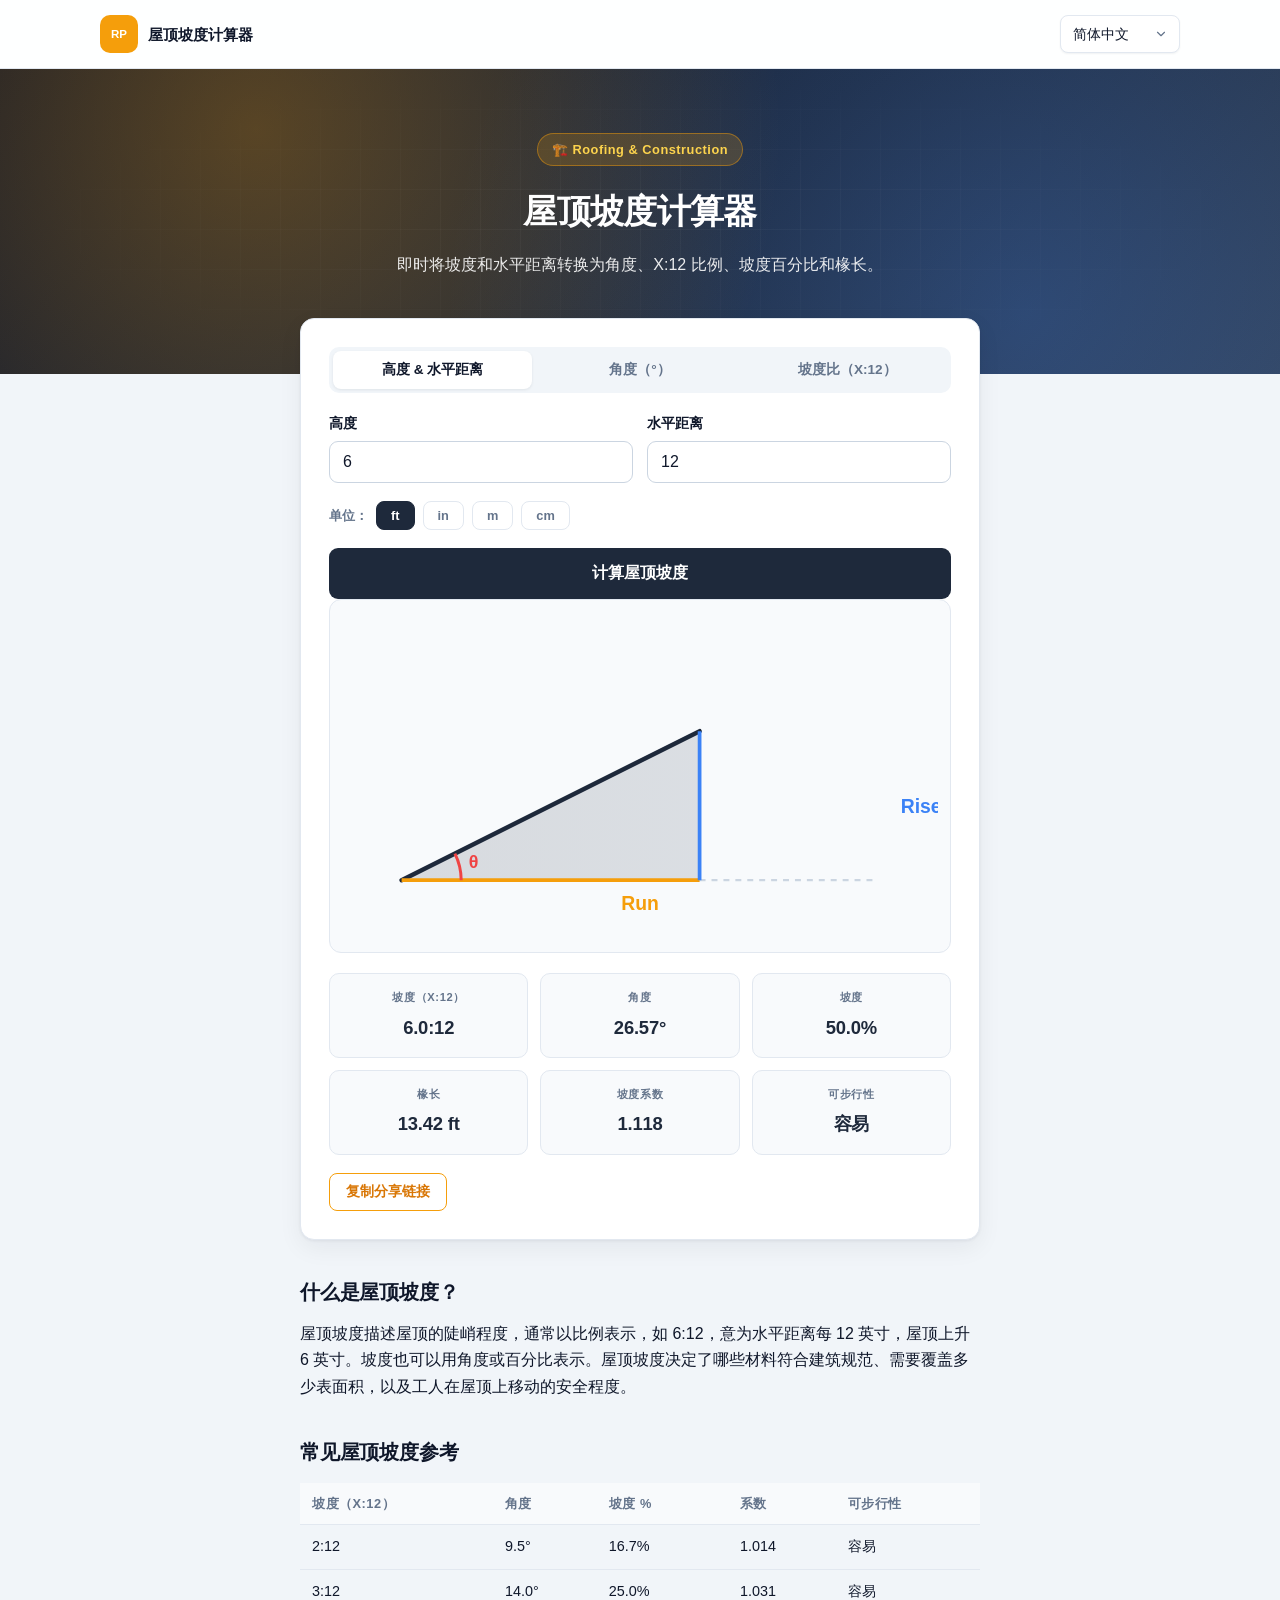
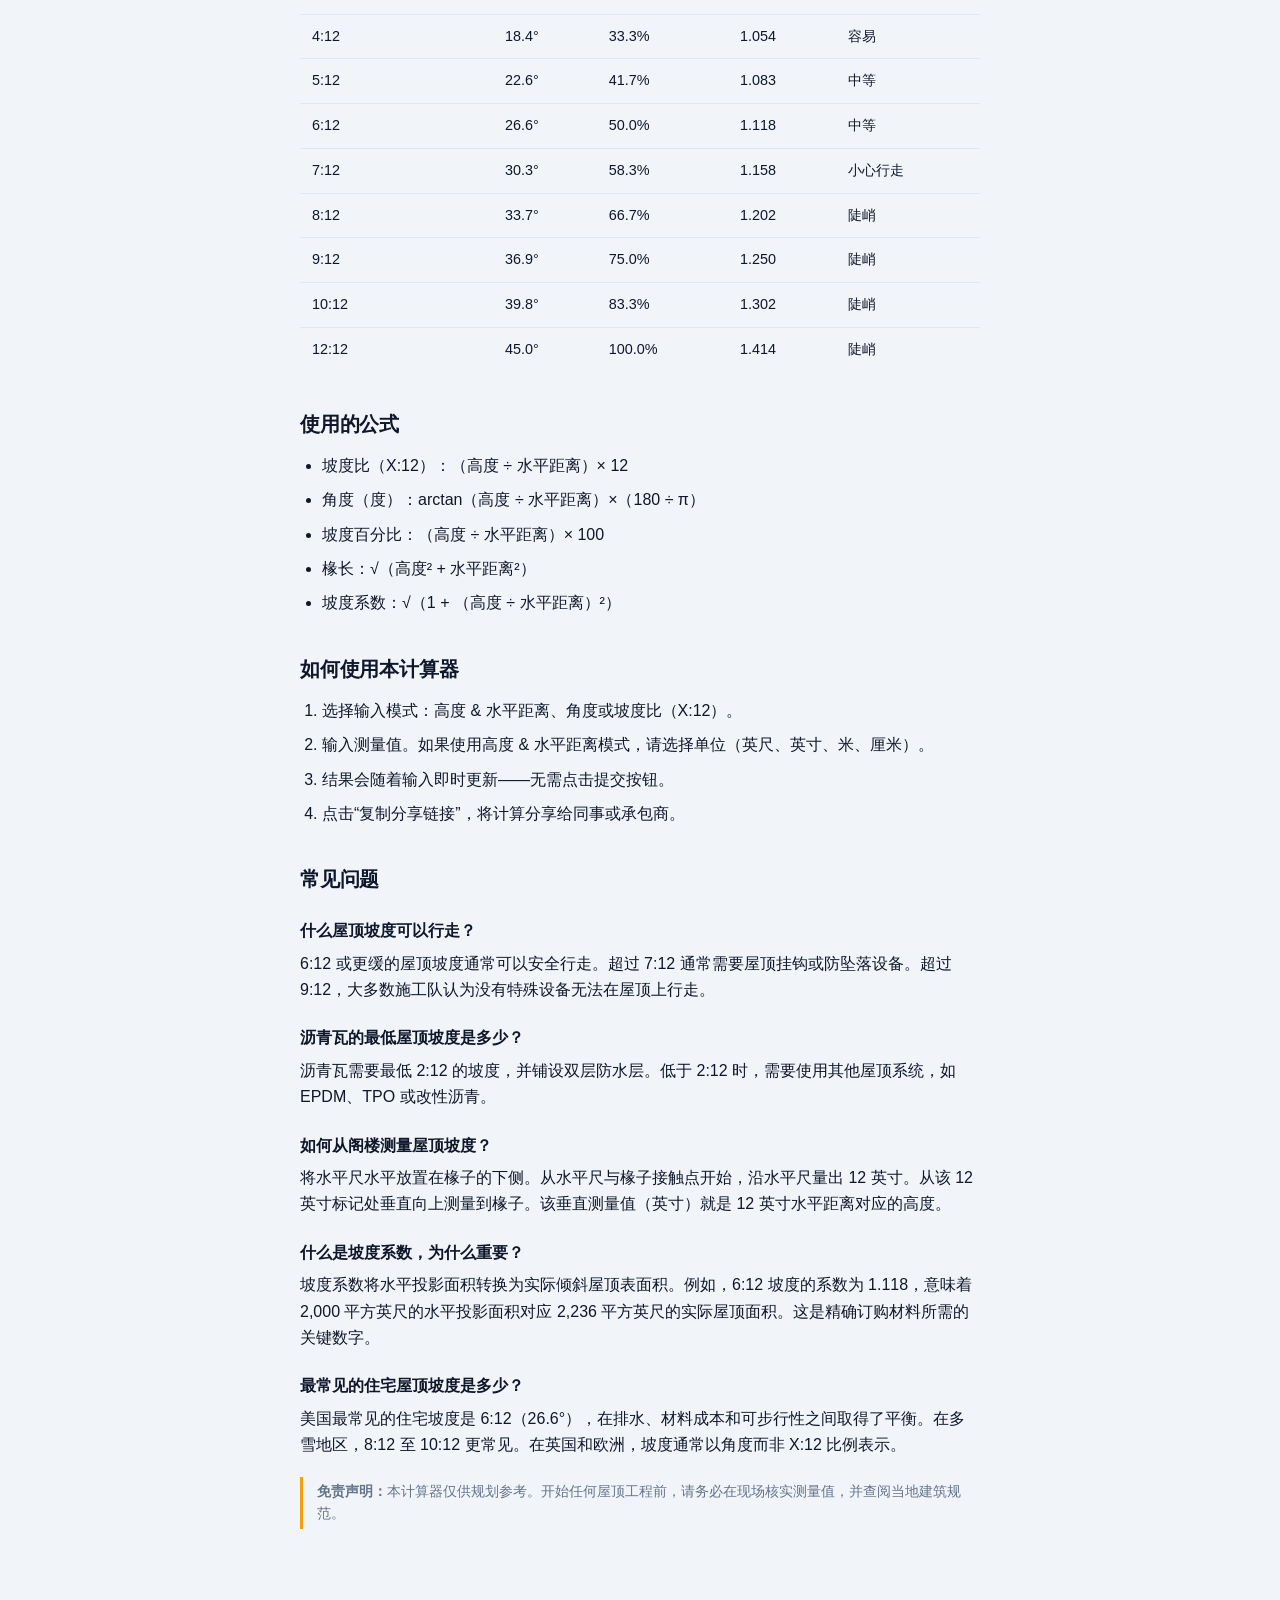
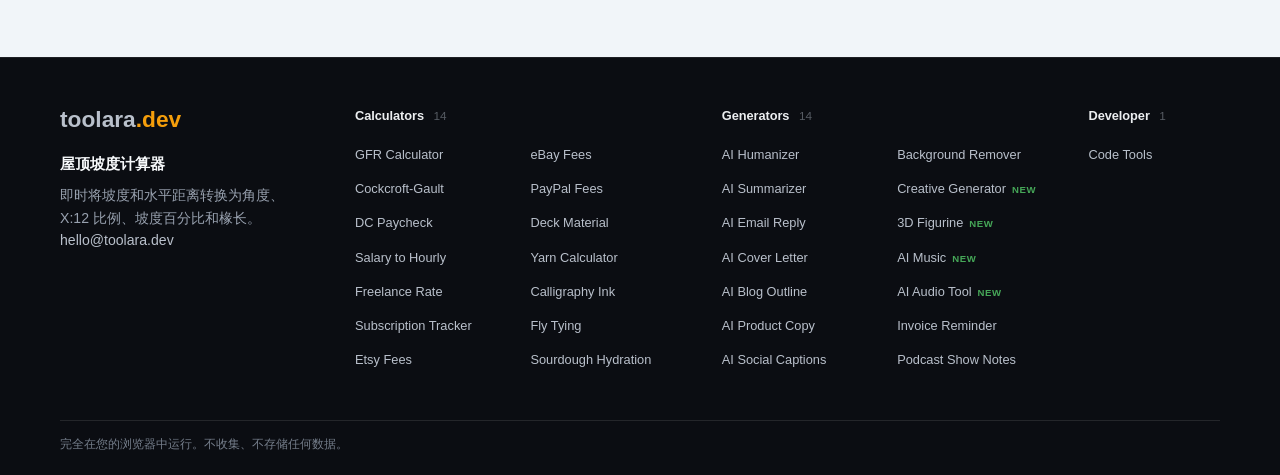
==== commit b6a783eb: "Restyle footer tool links as plain text columns" ====
--- a/zh/index.html
+++ b/zh/index.html
@@ -54,23 +54,21 @@
 .site-footer-explore{grid-template-columns:repeat(2,minmax(0,1fr))}}
 </style>
 <style id="fc-cloud-css">
-.fc-clouds{display:grid;gap:18px}
-.fc-cat{border:1px solid rgba(255,255,255,0.08);border-radius:14px;padding:14px 16px;background:rgba(255,255,255,0.02)}
-.fc-head{display:flex;align-items:center;gap:10px;margin-bottom:10px;flex-wrap:wrap}
-.fc-chip{display:inline-flex;align-items:center;gap:7px;font-size:0.72rem;font-weight:700;color:#fff;padding:4px 12px;border-radius:999px}
-.fc-chip::before{content:"";width:6px;height:6px;border-radius:50%;background:rgba(255,255,255,0.85)}
-.fc-chip.calc{background:linear-gradient(120deg,#1d4ed8,#3b82f6)}
-.fc-chip.gen{background:linear-gradient(120deg,#6d28d9,#a855f7)}
-.fc-chip.dev{background:linear-gradient(120deg,#047857,#10b981)}
-.fc-chip .n{opacity:0.75;font-weight:600}
-.fc-desc{font-size:0.72rem;color:#7c8593}
-.fc-cloud{display:flex;flex-wrap:wrap;gap:7px}
-.fc-cloud a{display:inline-flex;align-items:center;gap:6px;font-size:0.76rem;font-weight:600;color:#c3cad4;background:rgba(255,255,255,0.05);border:1px solid rgba(255,255,255,0.1);border-radius:999px;padding:4px 11px;transition:all 0.15s}
-.fc-cloud a:hover{color:#fff;background:rgba(59,130,246,0.18);border-color:rgba(59,130,246,0.45);text-decoration:none}
-.fc-cloud a .em{font-size:0.8rem}
-.fc-cloud a.fc-new{border-color:rgba(34,197,94,0.4)}
-.fc-cloud a.fc-new::after{content:"NEW";font-size:0.52rem;font-weight:800;letter-spacing:0.04em;color:#4ade80}
-@media(max-width:760px){.fc-cat{padding:12px 12px}}
+/* Footer tool columns - Linear style (design v3-A) */
+.site-footer-grid{grid-template-columns:1.05fr 1.35fr 1.35fr 0.55fr !important;gap:44px !important}
+/* 覆盖子站旧版 nth-child 网格定位残留 */
+.site-footer .site-footer-column:nth-child(2),.site-footer .site-footer-column:nth-child(3),.site-footer .site-footer-column:nth-child(4){grid-row:auto !important;grid-column:auto !important;display:block !important}
+.site-footer .fa-h4{font-size:0.8rem;font-weight:600;color:#eceef0;margin:0 0 16px;letter-spacing:-0.005em}
+.site-footer .fa-h4 .n{color:#565b63;font-weight:500;margin-left:6px;font-size:0.74rem}
+.site-footer ul.fa-list{list-style:none;margin:0;padding:0;columns:2;column-gap:28px}
+.site-footer ul.fa-list.single{columns:1}
+.site-footer ul.fa-list li{margin-bottom:11px;break-inside:avoid}
+.site-footer ul.fa-list a{font-size:0.8rem;color:#83898f;text-decoration:none;transition:color 0.12s;white-space:nowrap}
+.site-footer ul.fa-list a:hover{color:#f0f2f4}
+.site-footer ul.fa-list a .fa-new{color:#46a758;font-size:0.6rem;font-weight:700;letter-spacing:0.06em;margin-left:6px}
+.site-footer .fa-contact{margin-top:18px}
+@media(max-width:960px){.site-footer-grid{grid-template-columns:1fr 1fr !important;gap:32px !important}}
+@media(max-width:640px){.site-footer-grid{grid-template-columns:1fr !important;gap:26px !important}}
 </style></head>
 <body>
 <header class="site-header"><div class="site-header-inner"><a class="site-brand" href="/" aria-label="roof-pitch-calculator"><span class="site-brand-mark" aria-hidden="true">RP</span><span class="site-brand-name" data-i18n="title"></span></a><nav class="site-nav" aria-label="Site navigation"><select id="langSelect" onchange="setLang(this.value)" aria-label="Language">
@@ -265,15 +263,11 @@
 
 <footer class="footer site-footer">
 <div class="site-footer-inner">
-<div class="site-footer-grid">
-<section class="site-footer-column">
+<div class="site-footer-grid"><section class="site-footer-column">
 <a class="site-footer-wordmark" href="https://toolara.dev/" aria-label="toolara.dev">toolara<span class="tld">.dev</span></a>
 <p class="site-footer-site-name" data-i18n="title">Roof Pitch Calculator</p>
 <p class="site-footer-description" data-i18n="subtitle">Convert rise and run to degrees, X:12 ratio, slope percentage, and rafter length — instantly.</p>
-</section>
-<section class="site-footer-column"><div class="fc-clouds"><div class="fc-cat"><div class="fc-head"><span class="fc-chip calc">Calculators <span class="n">14</span></span><span class="fc-desc">Health · Money · Seller · Home · Crafts · Baking</span></div><div class="fc-cloud"><a href="https://gfr.toolara.dev/"><span class="em">🩺</span>GFR Calculator</a><a href="https://crcl.toolara.dev/"><span class="em">💊</span>Cockcroft-Gault</a><a href="https://dc-pay.toolara.dev/"><span class="em">💵</span>DC Paycheck</a><a href="https://salary.toolara.dev/"><span class="em">📊</span>Salary to Hourly</a><a href="https://freelance.toolara.dev/"><span class="em">🎯</span>Freelance Rate</a><a href="https://subscriptions.toolara.dev/"><span class="em">📋</span>Subscription Tracker</a><a href="https://etsy.toolara.dev/"><span class="em">🛍️</span>Etsy Fees</a><a href="https://ebay.toolara.dev/"><span class="em">🏷️</span>eBay Fees</a><a href="https://paypal.toolara.dev/"><span class="em">💳</span>PayPal Fees</a><a href="https://deck.toolara.dev/"><span class="em">🔨</span>Deck Material</a><a href="https://yarn.toolara.dev/"><span class="em">🧶</span>Yarn Calculator</a><a href="https://calligraphy.toolara.dev/"><span class="em">🖋️</span>Calligraphy Ink</a><a href="https://flytying.toolara.dev/"><span class="em">🪝</span>Fly Tying</a><a href="https://sourdough.toolara.dev/"><span class="em">🍞</span>Sourdough Hydration</a></div></div><div class="fc-cat"><div class="fc-head"><span class="fc-chip gen">Generators <span class="n">14</span></span><span class="fc-desc">AI Writing · Images · Audio · Business</span></div><div class="fc-cloud"><a href="https://humanize.toolara.dev/"><span class="em">✨</span>AI Humanizer</a><a href="https://summarize.toolara.dev/"><span class="em">📝</span>AI Summarizer</a><a href="https://emailreply.toolara.dev/"><span class="em">✉️</span>AI Email Reply</a><a href="https://coverletter.toolara.dev/"><span class="em">📄</span>AI Cover Letter</a><a href="https://blogoutline.toolara.dev/"><span class="em">✍️</span>AI Blog Outline</a><a href="https://productcopy.toolara.dev/"><span class="em">🛍️</span>AI Product Copy</a><a href="https://captions.toolara.dev/"><span class="em">📱</span>AI Social Captions</a><a href="https://background.toolara.dev/"><span class="em">🖼️</span>Background Remover</a><a href="https://creative.toolara.dev/" class="fc-new"><span class="em">🎨</span>Creative Generator</a><a href="https://figurine.toolara.dev/" class="fc-new"><span class="em">🧸</span>3D Figurine</a><a href="https://music.toolara.dev/" class="fc-new"><span class="em">🎵</span>AI Music</a><a href="https://audio.toolara.dev/" class="fc-new"><span class="em">🎧</span>AI Audio Tool</a><a href="https://invoices.toolara.dev/"><span class="em">📧</span>Invoice Reminder</a><a href="https://podcast.toolara.dev/"><span class="em">🎙️</span>Podcast Show Notes</a></div></div><div class="fc-cat"><div class="fc-head"><span class="fc-chip dev">Developer <span class="n">1</span></span></div><div class="fc-cloud"><a href="https://devtools.toolara.dev/"><span class="em">💻</span>Code Tools</a></div></div></div></section>
-<section class="site-footer-column"><h2 class="site-footer-heading">Contact</h2><p class="site-footer-contact"><a href="mailto:hello@toolara.dev">hello@toolara.dev</a></p></section>
-</div>
+<p class="site-footer-contact fa-contact"><a href="mailto:hello@toolara.dev">hello@toolara.dev</a></p></section><section class="site-footer-column"><h4 class="fa-h4">Calculators <span class="n">14</span></h4><ul class="fa-list"><li><a href="https://gfr.toolara.dev/">GFR Calculator</a></li><li><a href="https://crcl.toolara.dev/">Cockcroft-Gault</a></li><li><a href="https://dc-pay.toolara.dev/">DC Paycheck</a></li><li><a href="https://salary.toolara.dev/">Salary to Hourly</a></li><li><a href="https://freelance.toolara.dev/">Freelance Rate</a></li><li><a href="https://subscriptions.toolara.dev/">Subscription Tracker</a></li><li><a href="https://etsy.toolara.dev/">Etsy Fees</a></li><li><a href="https://ebay.toolara.dev/">eBay Fees</a></li><li><a href="https://paypal.toolara.dev/">PayPal Fees</a></li><li><a href="https://deck.toolara.dev/">Deck Material</a></li><li><a href="https://yarn.toolara.dev/">Yarn Calculator</a></li><li><a href="https://calligraphy.toolara.dev/">Calligraphy Ink</a></li><li><a href="https://flytying.toolara.dev/">Fly Tying</a></li><li><a href="https://sourdough.toolara.dev/">Sourdough Hydration</a></li></ul></section><section class="site-footer-column"><h4 class="fa-h4">Generators <span class="n">14</span></h4><ul class="fa-list"><li><a href="https://humanize.toolara.dev/">AI Humanizer</a></li><li><a href="https://summarize.toolara.dev/">AI Summarizer</a></li><li><a href="https://emailreply.toolara.dev/">AI Email Reply</a></li><li><a href="https://coverletter.toolara.dev/">AI Cover Letter</a></li><li><a href="https://blogoutline.toolara.dev/">AI Blog Outline</a></li><li><a href="https://productcopy.toolara.dev/">AI Product Copy</a></li><li><a href="https://captions.toolara.dev/">AI Social Captions</a></li><li><a href="https://background.toolara.dev/">Background Remover</a></li><li><a href="https://creative.toolara.dev/">Creative Generator<span class="fa-new">NEW</span></a></li><li><a href="https://figurine.toolara.dev/">3D Figurine<span class="fa-new">NEW</span></a></li><li><a href="https://music.toolara.dev/">AI Music<span class="fa-new">NEW</span></a></li><li><a href="https://audio.toolara.dev/">AI Audio Tool<span class="fa-new">NEW</span></a></li><li><a href="https://invoices.toolara.dev/">Invoice Reminder</a></li><li><a href="https://podcast.toolara.dev/">Podcast Show Notes</a></li></ul></section><section class="site-footer-column"><h4 class="fa-h4">Developer <span class="n">1</span></h4><ul class="fa-list single"><li><a href="https://devtools.toolara.dev/">Code Tools</a></li></ul></section></div>
 <div class="site-footer-bottom"><p class="site-footer-privacy" data-i18n="footer">Runs entirely in your browser. No data is collected or stored.</p></div>
 </div>
 </footer>
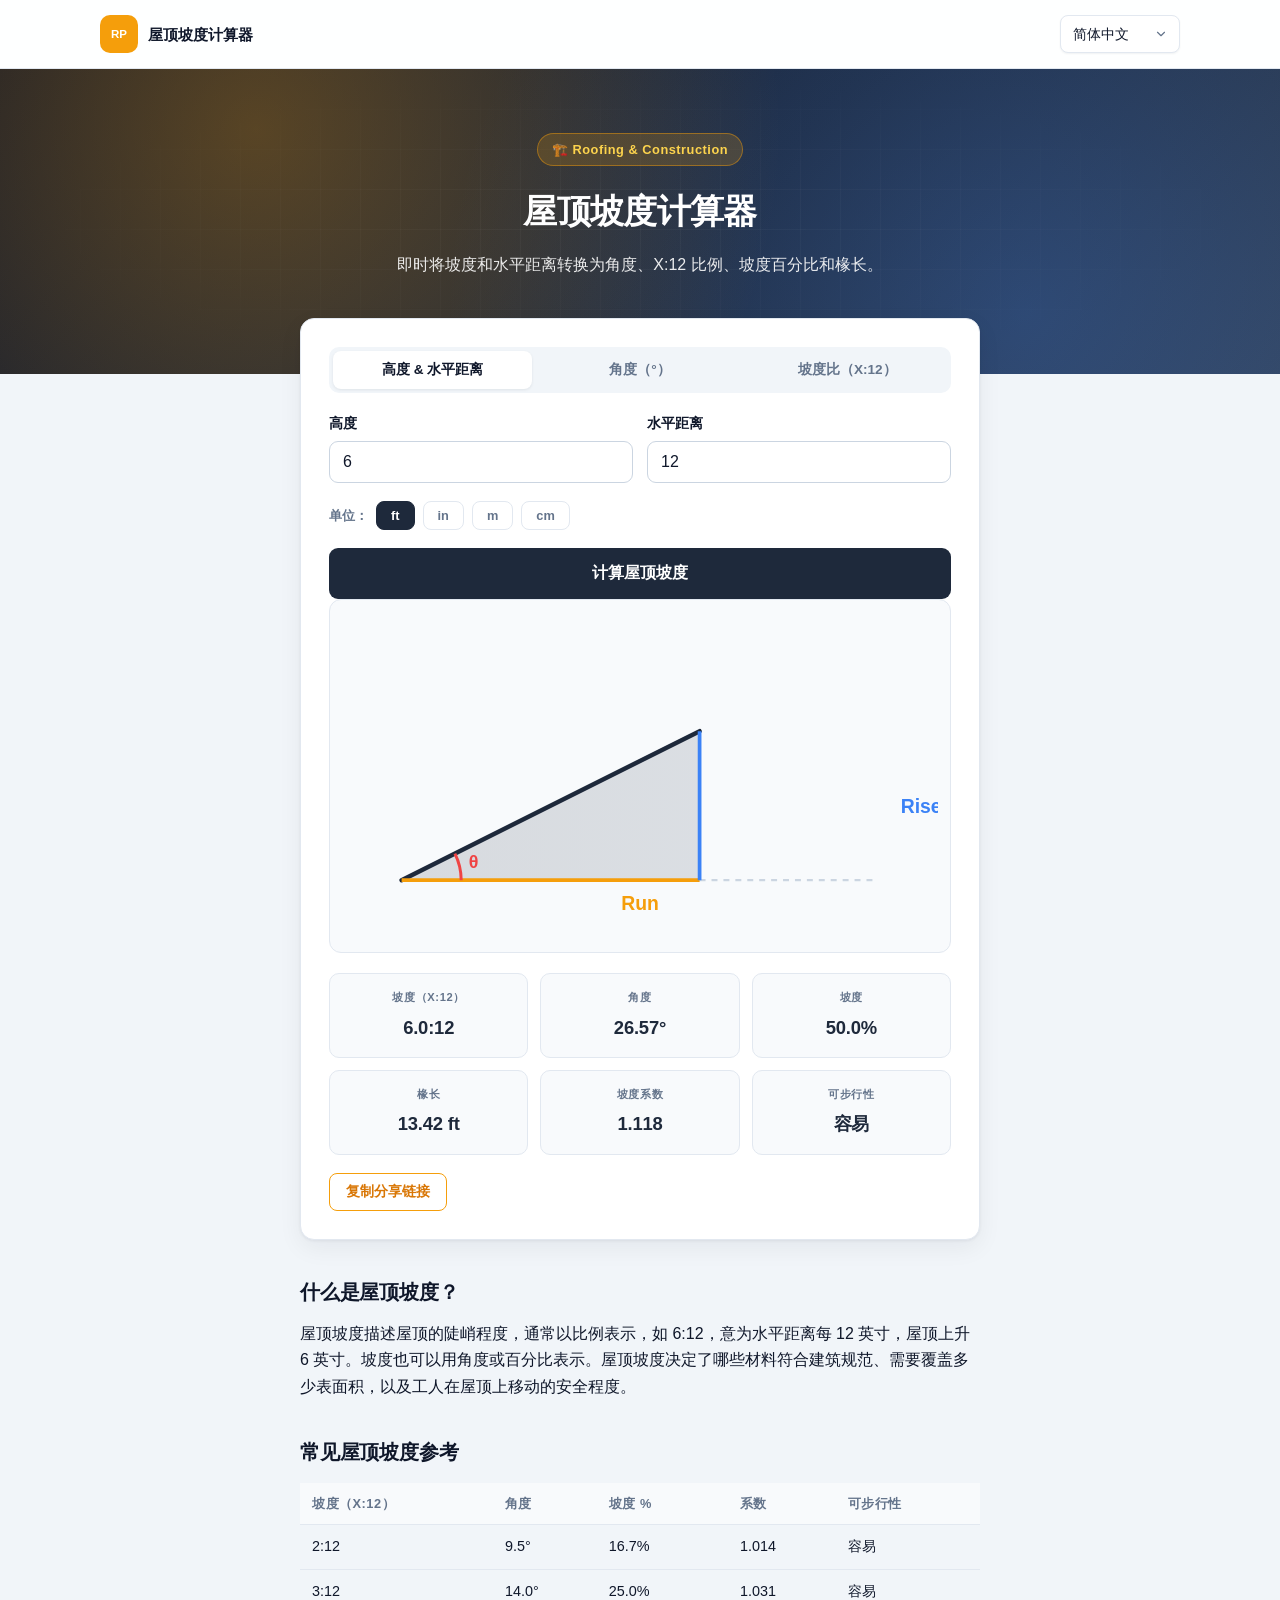
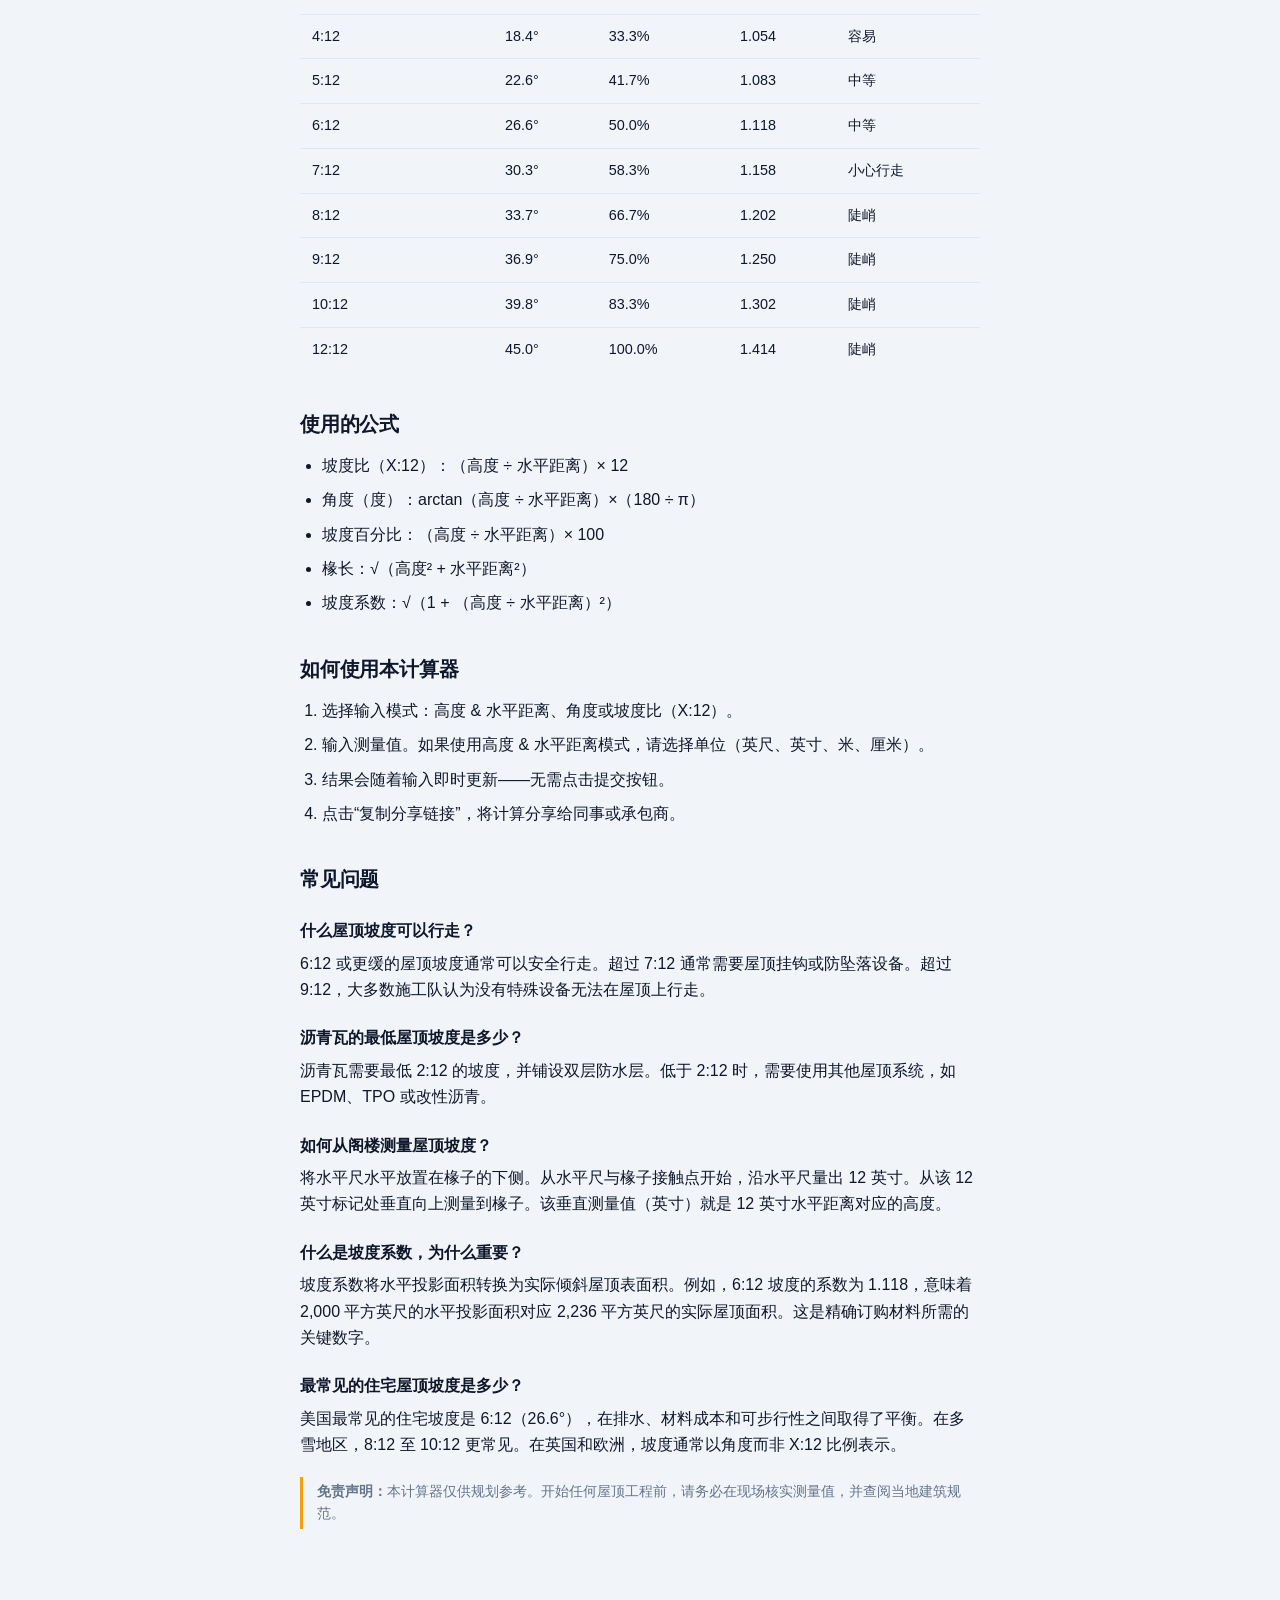
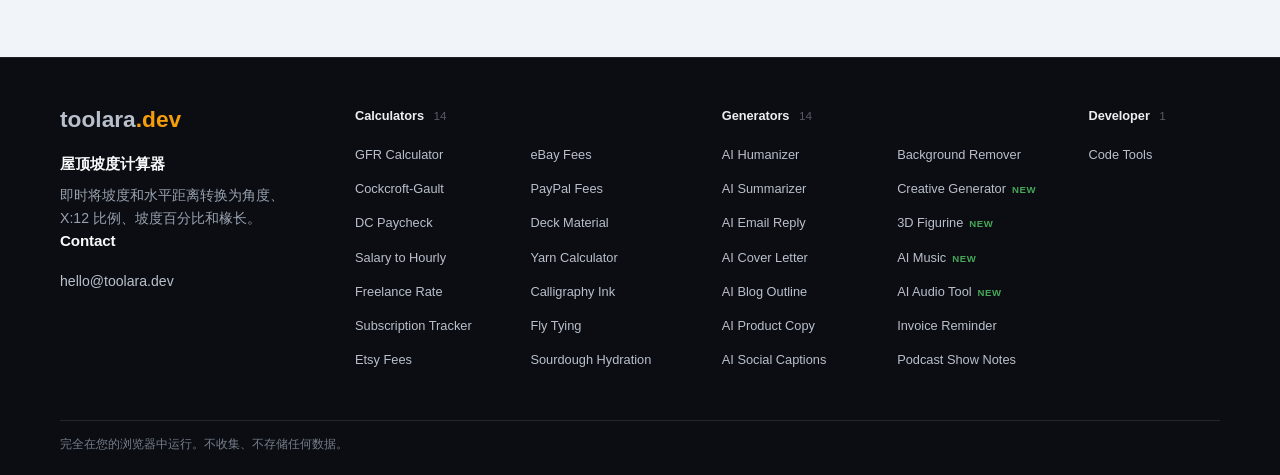
==== commit f869429b: "Add Contact heading to footer brand column" ====
--- a/zh/index.html
+++ b/zh/index.html
@@ -267,7 +267,7 @@
 <a class="site-footer-wordmark" href="https://toolara.dev/" aria-label="toolara.dev">toolara<span class="tld">.dev</span></a>
 <p class="site-footer-site-name" data-i18n="title">Roof Pitch Calculator</p>
 <p class="site-footer-description" data-i18n="subtitle">Convert rise and run to degrees, X:12 ratio, slope percentage, and rafter length — instantly.</p>
-<p class="site-footer-contact fa-contact"><a href="mailto:hello@toolara.dev">hello@toolara.dev</a></p></section><section class="site-footer-column"><h4 class="fa-h4">Calculators <span class="n">14</span></h4><ul class="fa-list"><li><a href="https://gfr.toolara.dev/">GFR Calculator</a></li><li><a href="https://crcl.toolara.dev/">Cockcroft-Gault</a></li><li><a href="https://dc-pay.toolara.dev/">DC Paycheck</a></li><li><a href="https://salary.toolara.dev/">Salary to Hourly</a></li><li><a href="https://freelance.toolara.dev/">Freelance Rate</a></li><li><a href="https://subscriptions.toolara.dev/">Subscription Tracker</a></li><li><a href="https://etsy.toolara.dev/">Etsy Fees</a></li><li><a href="https://ebay.toolara.dev/">eBay Fees</a></li><li><a href="https://paypal.toolara.dev/">PayPal Fees</a></li><li><a href="https://deck.toolara.dev/">Deck Material</a></li><li><a href="https://yarn.toolara.dev/">Yarn Calculator</a></li><li><a href="https://calligraphy.toolara.dev/">Calligraphy Ink</a></li><li><a href="https://flytying.toolara.dev/">Fly Tying</a></li><li><a href="https://sourdough.toolara.dev/">Sourdough Hydration</a></li></ul></section><section class="site-footer-column"><h4 class="fa-h4">Generators <span class="n">14</span></h4><ul class="fa-list"><li><a href="https://humanize.toolara.dev/">AI Humanizer</a></li><li><a href="https://summarize.toolara.dev/">AI Summarizer</a></li><li><a href="https://emailreply.toolara.dev/">AI Email Reply</a></li><li><a href="https://coverletter.toolara.dev/">AI Cover Letter</a></li><li><a href="https://blogoutline.toolara.dev/">AI Blog Outline</a></li><li><a href="https://productcopy.toolara.dev/">AI Product Copy</a></li><li><a href="https://captions.toolara.dev/">AI Social Captions</a></li><li><a href="https://background.toolara.dev/">Background Remover</a></li><li><a href="https://creative.toolara.dev/">Creative Generator<span class="fa-new">NEW</span></a></li><li><a href="https://figurine.toolara.dev/">3D Figurine<span class="fa-new">NEW</span></a></li><li><a href="https://music.toolara.dev/">AI Music<span class="fa-new">NEW</span></a></li><li><a href="https://audio.toolara.dev/">AI Audio Tool<span class="fa-new">NEW</span></a></li><li><a href="https://invoices.toolara.dev/">Invoice Reminder</a></li><li><a href="https://podcast.toolara.dev/">Podcast Show Notes</a></li></ul></section><section class="site-footer-column"><h4 class="fa-h4">Developer <span class="n">1</span></h4><ul class="fa-list single"><li><a href="https://devtools.toolara.dev/">Code Tools</a></li></ul></section></div>
+<h2 class="site-footer-heading" style="margin-top:22px">Contact</h2><p class="site-footer-contact fa-contact"><a href="mailto:hello@toolara.dev">hello@toolara.dev</a></p></section><section class="site-footer-column"><h4 class="fa-h4">Calculators <span class="n">14</span></h4><ul class="fa-list"><li><a href="https://gfr.toolara.dev/">GFR Calculator</a></li><li><a href="https://crcl.toolara.dev/">Cockcroft-Gault</a></li><li><a href="https://dc-pay.toolara.dev/">DC Paycheck</a></li><li><a href="https://salary.toolara.dev/">Salary to Hourly</a></li><li><a href="https://freelance.toolara.dev/">Freelance Rate</a></li><li><a href="https://subscriptions.toolara.dev/">Subscription Tracker</a></li><li><a href="https://etsy.toolara.dev/">Etsy Fees</a></li><li><a href="https://ebay.toolara.dev/">eBay Fees</a></li><li><a href="https://paypal.toolara.dev/">PayPal Fees</a></li><li><a href="https://deck.toolara.dev/">Deck Material</a></li><li><a href="https://yarn.toolara.dev/">Yarn Calculator</a></li><li><a href="https://calligraphy.toolara.dev/">Calligraphy Ink</a></li><li><a href="https://flytying.toolara.dev/">Fly Tying</a></li><li><a href="https://sourdough.toolara.dev/">Sourdough Hydration</a></li></ul></section><section class="site-footer-column"><h4 class="fa-h4">Generators <span class="n">14</span></h4><ul class="fa-list"><li><a href="https://humanize.toolara.dev/">AI Humanizer</a></li><li><a href="https://summarize.toolara.dev/">AI Summarizer</a></li><li><a href="https://emailreply.toolara.dev/">AI Email Reply</a></li><li><a href="https://coverletter.toolara.dev/">AI Cover Letter</a></li><li><a href="https://blogoutline.toolara.dev/">AI Blog Outline</a></li><li><a href="https://productcopy.toolara.dev/">AI Product Copy</a></li><li><a href="https://captions.toolara.dev/">AI Social Captions</a></li><li><a href="https://background.toolara.dev/">Background Remover</a></li><li><a href="https://creative.toolara.dev/">Creative Generator<span class="fa-new">NEW</span></a></li><li><a href="https://figurine.toolara.dev/">3D Figurine<span class="fa-new">NEW</span></a></li><li><a href="https://music.toolara.dev/">AI Music<span class="fa-new">NEW</span></a></li><li><a href="https://audio.toolara.dev/">AI Audio Tool<span class="fa-new">NEW</span></a></li><li><a href="https://invoices.toolara.dev/">Invoice Reminder</a></li><li><a href="https://podcast.toolara.dev/">Podcast Show Notes</a></li></ul></section><section class="site-footer-column"><h4 class="fa-h4">Developer <span class="n">1</span></h4><ul class="fa-list single"><li><a href="https://devtools.toolara.dev/">Code Tools</a></li></ul></section></div>
 <div class="site-footer-bottom"><p class="site-footer-privacy" data-i18n="footer">Runs entirely in your browser. No data is collected or stored.</p></div>
 </div>
 </footer>
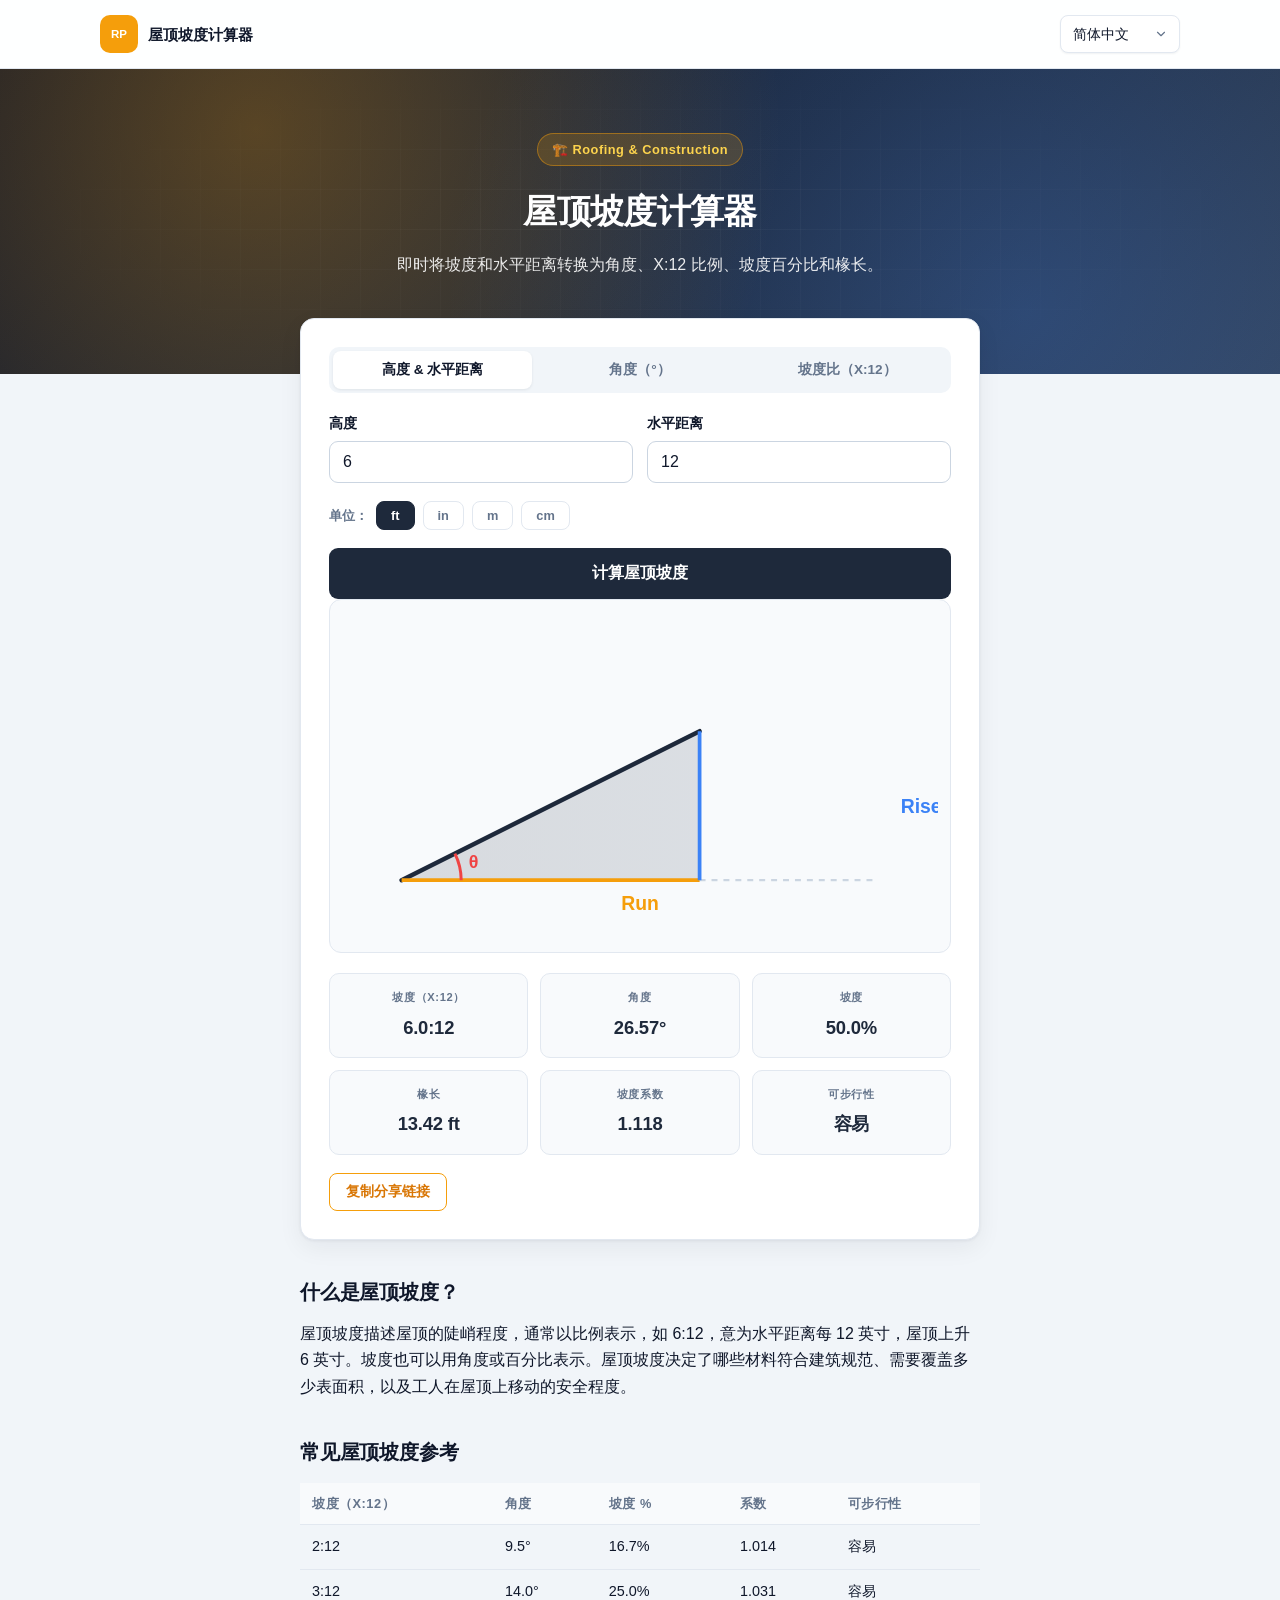
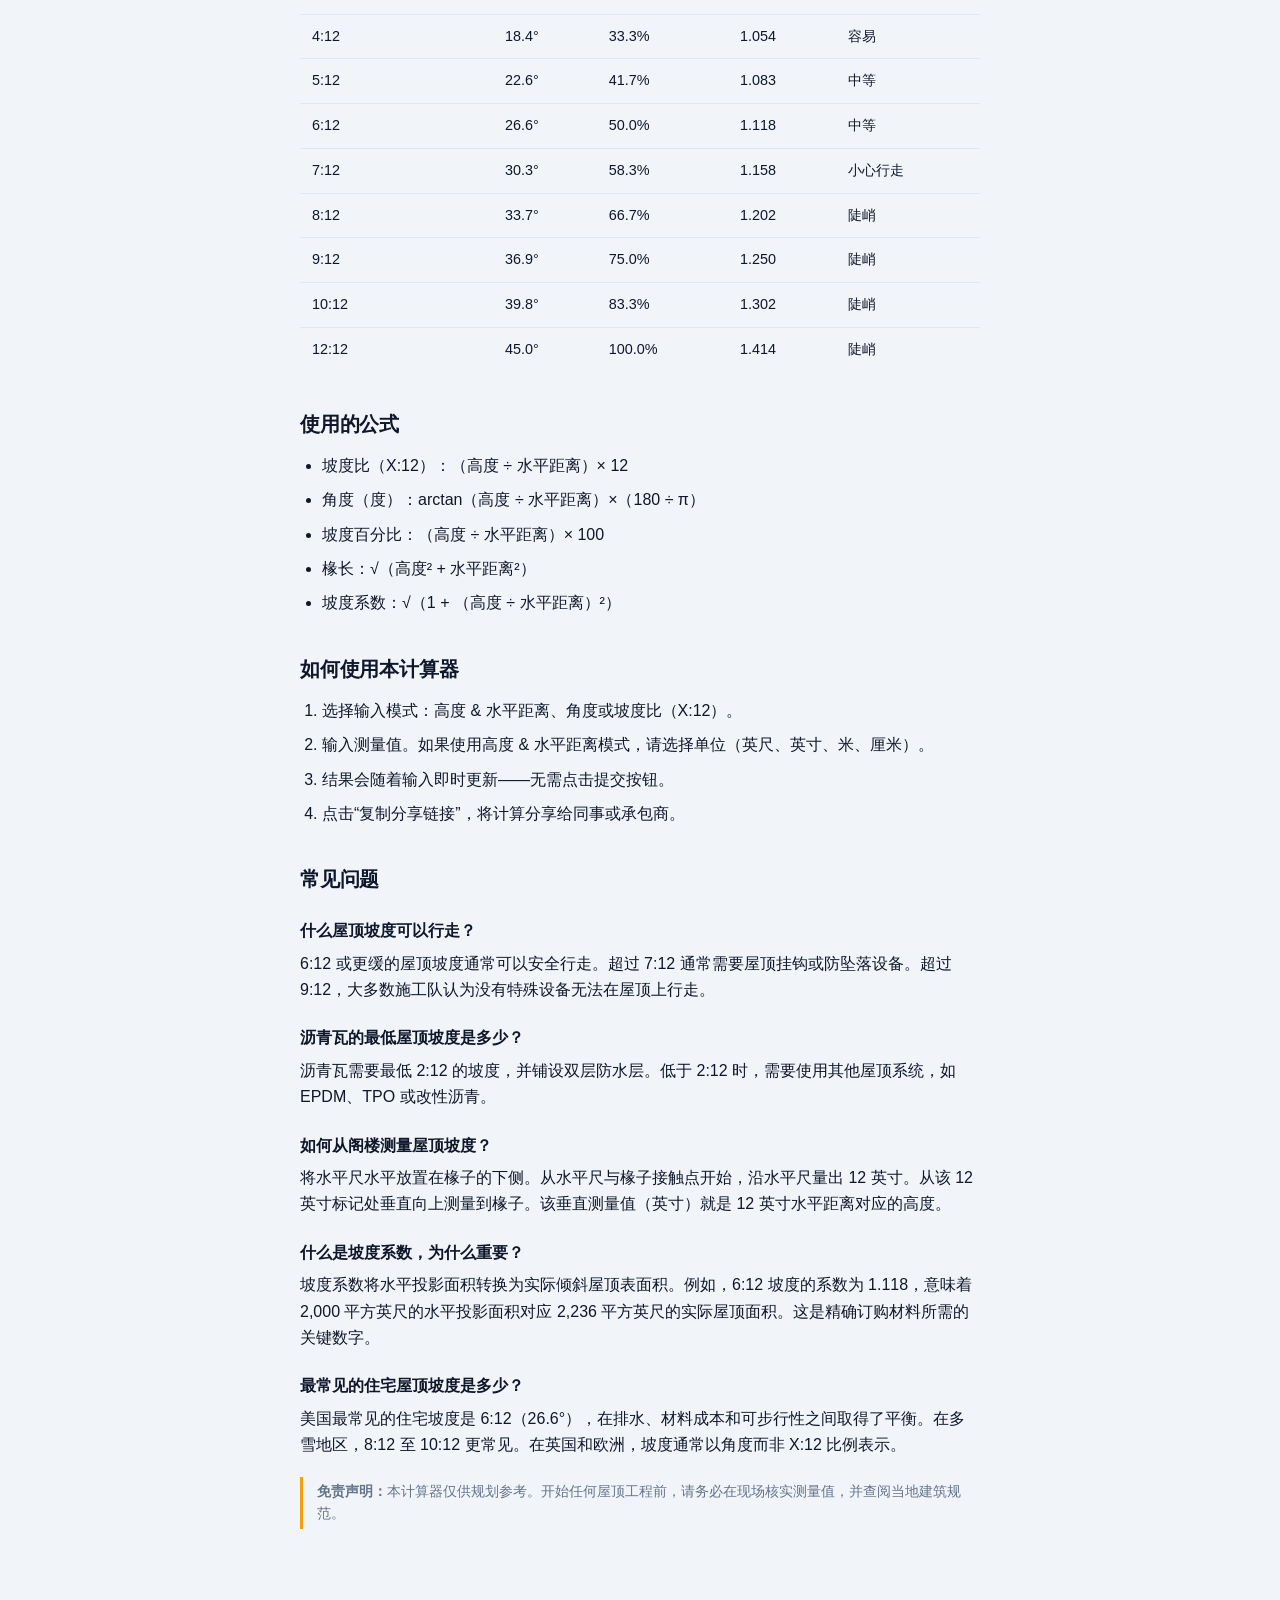
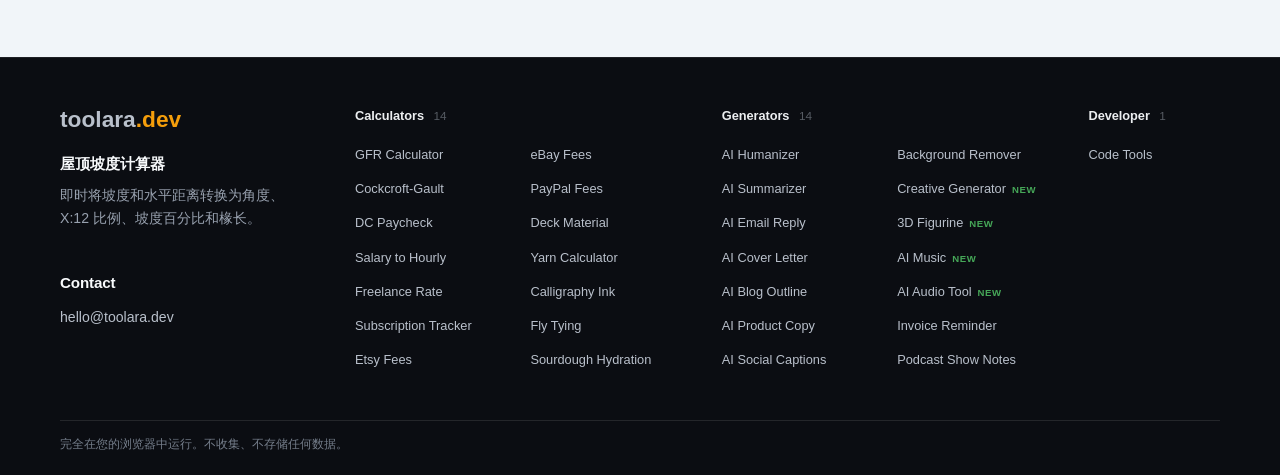
==== commit 04cedfc9: "Increase gap above Contact heading in footer" ====
--- a/zh/index.html
+++ b/zh/index.html
@@ -66,7 +66,7 @@
 .site-footer ul.fa-list a{font-size:0.8rem;color:#83898f;text-decoration:none;transition:color 0.12s;white-space:nowrap}
 .site-footer ul.fa-list a:hover{color:#f0f2f4}
 .site-footer ul.fa-list a .fa-new{color:#46a758;font-size:0.6rem;font-weight:700;letter-spacing:0.06em;margin-left:6px}
-.site-footer .fa-contact{margin-top:18px}
+.site-footer .fa-contact{margin-top:18px}.site-footer .fa-contact-h{margin:42px 0 10px !important;color:#f8fafc;font-size:0.95rem;font-weight:650}
 @media(max-width:960px){.site-footer-grid{grid-template-columns:1fr 1fr !important;gap:32px !important}}
 @media(max-width:640px){.site-footer-grid{grid-template-columns:1fr !important;gap:26px !important}}
 </style></head>
@@ -267,7 +267,7 @@
 <a class="site-footer-wordmark" href="https://toolara.dev/" aria-label="toolara.dev">toolara<span class="tld">.dev</span></a>
 <p class="site-footer-site-name" data-i18n="title">Roof Pitch Calculator</p>
 <p class="site-footer-description" data-i18n="subtitle">Convert rise and run to degrees, X:12 ratio, slope percentage, and rafter length — instantly.</p>
-<h2 class="site-footer-heading" style="margin-top:22px">Contact</h2><p class="site-footer-contact fa-contact"><a href="mailto:hello@toolara.dev">hello@toolara.dev</a></p></section><section class="site-footer-column"><h4 class="fa-h4">Calculators <span class="n">14</span></h4><ul class="fa-list"><li><a href="https://gfr.toolara.dev/">GFR Calculator</a></li><li><a href="https://crcl.toolara.dev/">Cockcroft-Gault</a></li><li><a href="https://dc-pay.toolara.dev/">DC Paycheck</a></li><li><a href="https://salary.toolara.dev/">Salary to Hourly</a></li><li><a href="https://freelance.toolara.dev/">Freelance Rate</a></li><li><a href="https://subscriptions.toolara.dev/">Subscription Tracker</a></li><li><a href="https://etsy.toolara.dev/">Etsy Fees</a></li><li><a href="https://ebay.toolara.dev/">eBay Fees</a></li><li><a href="https://paypal.toolara.dev/">PayPal Fees</a></li><li><a href="https://deck.toolara.dev/">Deck Material</a></li><li><a href="https://yarn.toolara.dev/">Yarn Calculator</a></li><li><a href="https://calligraphy.toolara.dev/">Calligraphy Ink</a></li><li><a href="https://flytying.toolara.dev/">Fly Tying</a></li><li><a href="https://sourdough.toolara.dev/">Sourdough Hydration</a></li></ul></section><section class="site-footer-column"><h4 class="fa-h4">Generators <span class="n">14</span></h4><ul class="fa-list"><li><a href="https://humanize.toolara.dev/">AI Humanizer</a></li><li><a href="https://summarize.toolara.dev/">AI Summarizer</a></li><li><a href="https://emailreply.toolara.dev/">AI Email Reply</a></li><li><a href="https://coverletter.toolara.dev/">AI Cover Letter</a></li><li><a href="https://blogoutline.toolara.dev/">AI Blog Outline</a></li><li><a href="https://productcopy.toolara.dev/">AI Product Copy</a></li><li><a href="https://captions.toolara.dev/">AI Social Captions</a></li><li><a href="https://background.toolara.dev/">Background Remover</a></li><li><a href="https://creative.toolara.dev/">Creative Generator<span class="fa-new">NEW</span></a></li><li><a href="https://figurine.toolara.dev/">3D Figurine<span class="fa-new">NEW</span></a></li><li><a href="https://music.toolara.dev/">AI Music<span class="fa-new">NEW</span></a></li><li><a href="https://audio.toolara.dev/">AI Audio Tool<span class="fa-new">NEW</span></a></li><li><a href="https://invoices.toolara.dev/">Invoice Reminder</a></li><li><a href="https://podcast.toolara.dev/">Podcast Show Notes</a></li></ul></section><section class="site-footer-column"><h4 class="fa-h4">Developer <span class="n">1</span></h4><ul class="fa-list single"><li><a href="https://devtools.toolara.dev/">Code Tools</a></li></ul></section></div>
+<h2 class="fa-contact-h">Contact</h2><p class="site-footer-contact fa-contact"><a href="mailto:hello@toolara.dev">hello@toolara.dev</a></p></section><section class="site-footer-column"><h4 class="fa-h4">Calculators <span class="n">14</span></h4><ul class="fa-list"><li><a href="https://gfr.toolara.dev/">GFR Calculator</a></li><li><a href="https://crcl.toolara.dev/">Cockcroft-Gault</a></li><li><a href="https://dc-pay.toolara.dev/">DC Paycheck</a></li><li><a href="https://salary.toolara.dev/">Salary to Hourly</a></li><li><a href="https://freelance.toolara.dev/">Freelance Rate</a></li><li><a href="https://subscriptions.toolara.dev/">Subscription Tracker</a></li><li><a href="https://etsy.toolara.dev/">Etsy Fees</a></li><li><a href="https://ebay.toolara.dev/">eBay Fees</a></li><li><a href="https://paypal.toolara.dev/">PayPal Fees</a></li><li><a href="https://deck.toolara.dev/">Deck Material</a></li><li><a href="https://yarn.toolara.dev/">Yarn Calculator</a></li><li><a href="https://calligraphy.toolara.dev/">Calligraphy Ink</a></li><li><a href="https://flytying.toolara.dev/">Fly Tying</a></li><li><a href="https://sourdough.toolara.dev/">Sourdough Hydration</a></li></ul></section><section class="site-footer-column"><h4 class="fa-h4">Generators <span class="n">14</span></h4><ul class="fa-list"><li><a href="https://humanize.toolara.dev/">AI Humanizer</a></li><li><a href="https://summarize.toolara.dev/">AI Summarizer</a></li><li><a href="https://emailreply.toolara.dev/">AI Email Reply</a></li><li><a href="https://coverletter.toolara.dev/">AI Cover Letter</a></li><li><a href="https://blogoutline.toolara.dev/">AI Blog Outline</a></li><li><a href="https://productcopy.toolara.dev/">AI Product Copy</a></li><li><a href="https://captions.toolara.dev/">AI Social Captions</a></li><li><a href="https://background.toolara.dev/">Background Remover</a></li><li><a href="https://creative.toolara.dev/">Creative Generator<span class="fa-new">NEW</span></a></li><li><a href="https://figurine.toolara.dev/">3D Figurine<span class="fa-new">NEW</span></a></li><li><a href="https://music.toolara.dev/">AI Music<span class="fa-new">NEW</span></a></li><li><a href="https://audio.toolara.dev/">AI Audio Tool<span class="fa-new">NEW</span></a></li><li><a href="https://invoices.toolara.dev/">Invoice Reminder</a></li><li><a href="https://podcast.toolara.dev/">Podcast Show Notes</a></li></ul></section><section class="site-footer-column"><h4 class="fa-h4">Developer <span class="n">1</span></h4><ul class="fa-list single"><li><a href="https://devtools.toolara.dev/">Code Tools</a></li></ul></section></div>
 <div class="site-footer-bottom"><p class="site-footer-privacy" data-i18n="footer">Runs entirely in your browser. No data is collected or stored.</p></div>
 </div>
 </footer>
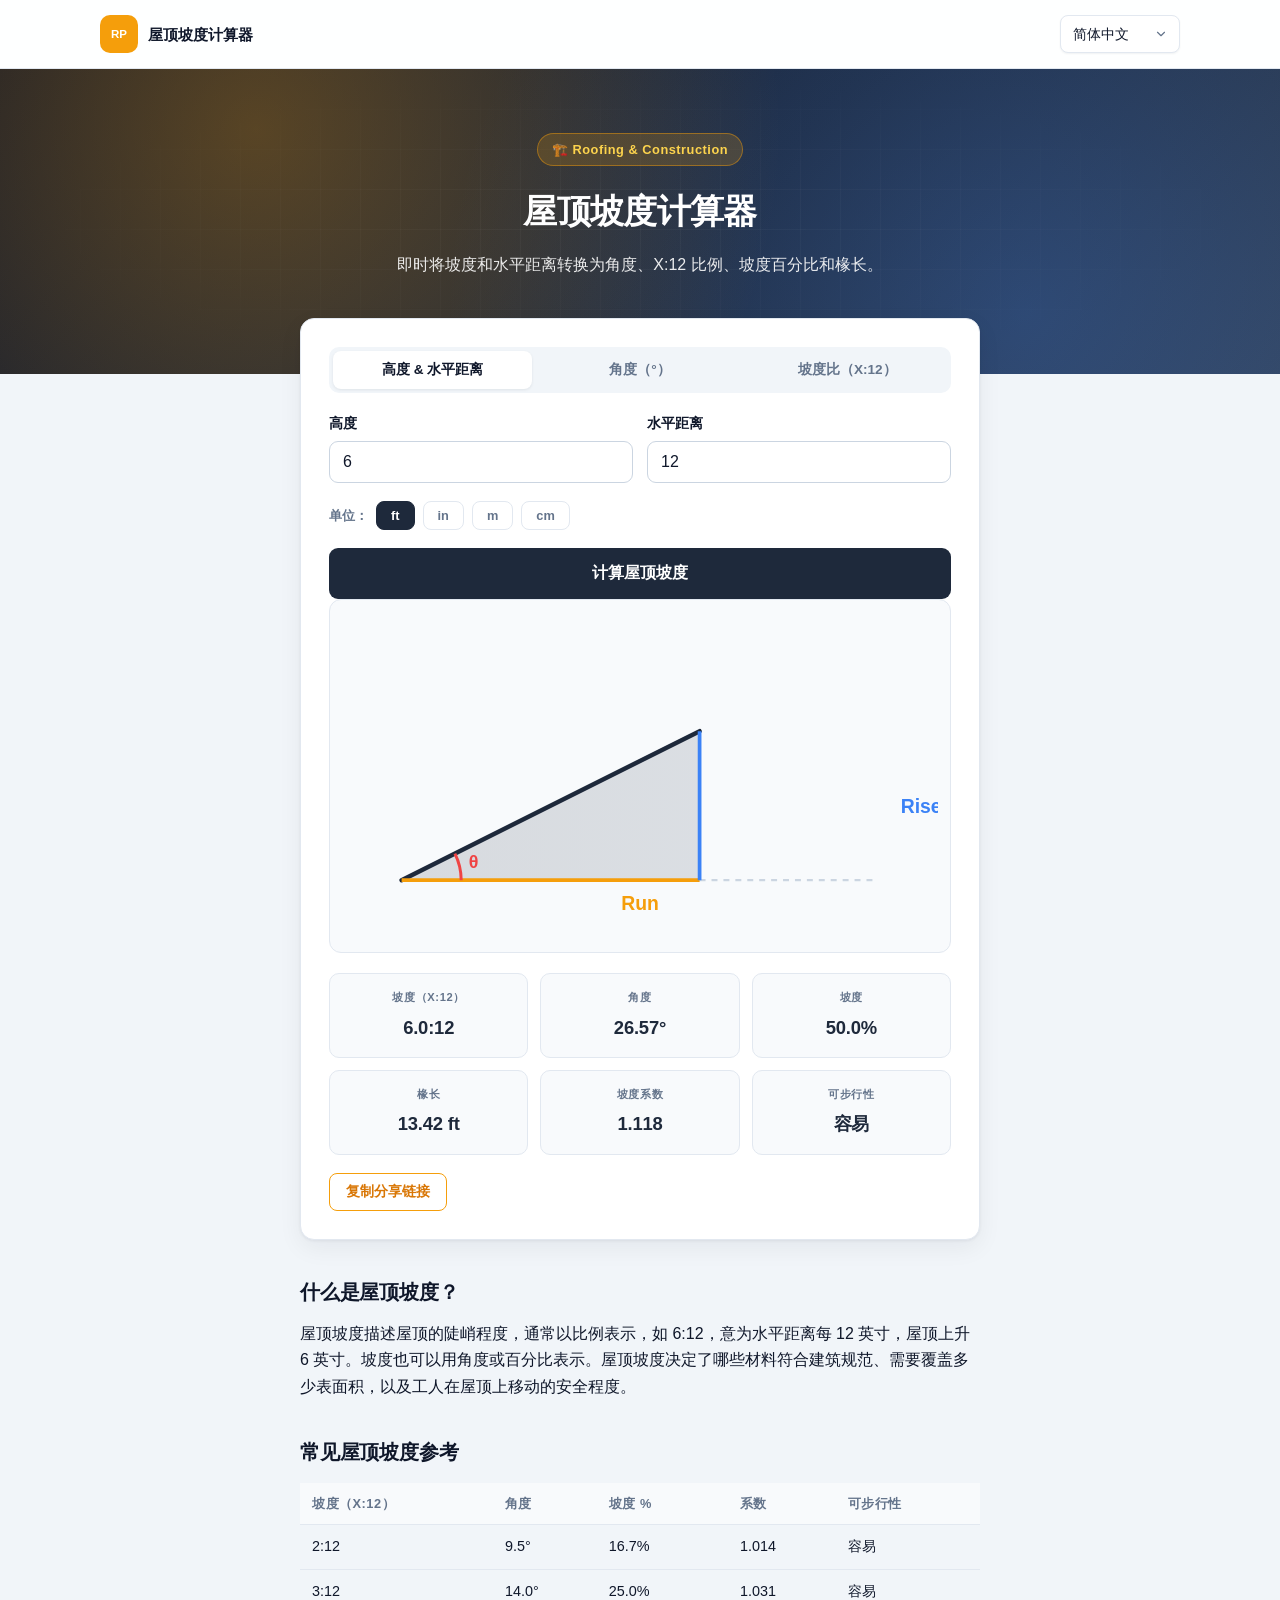
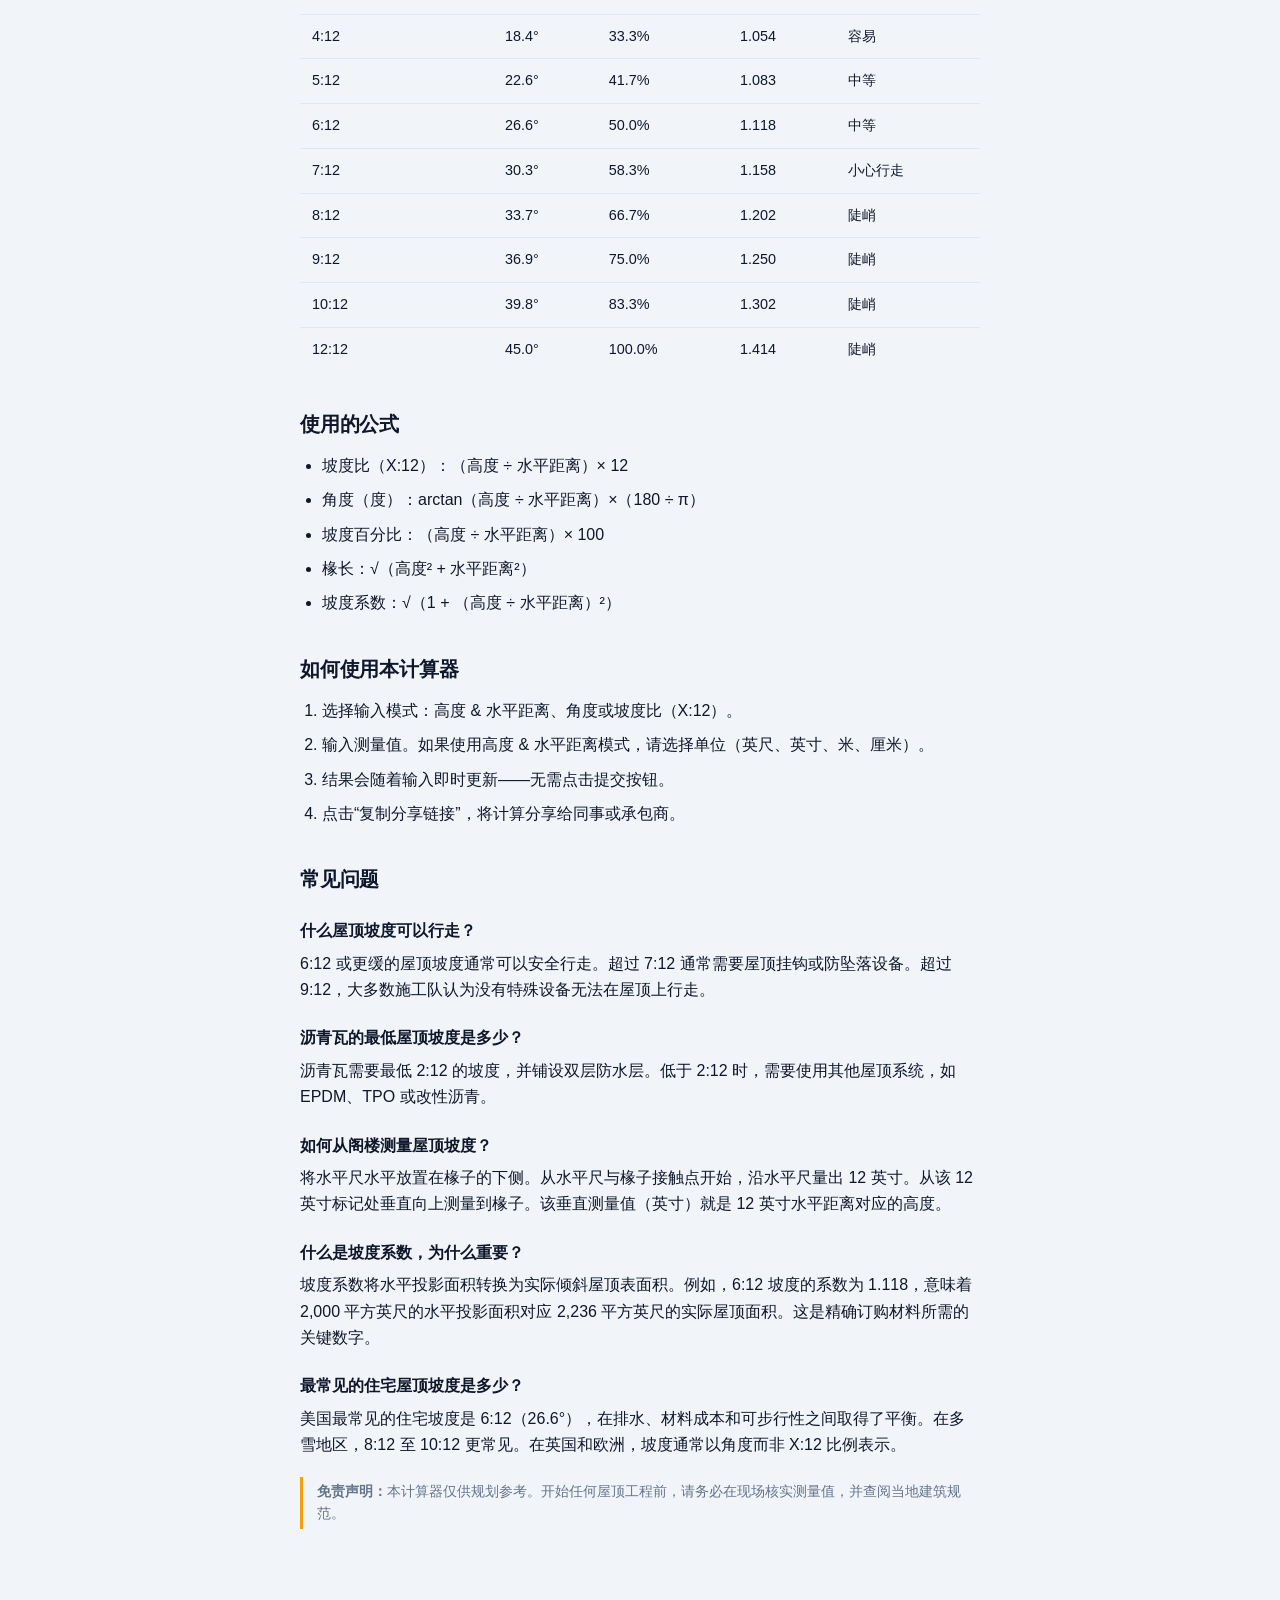
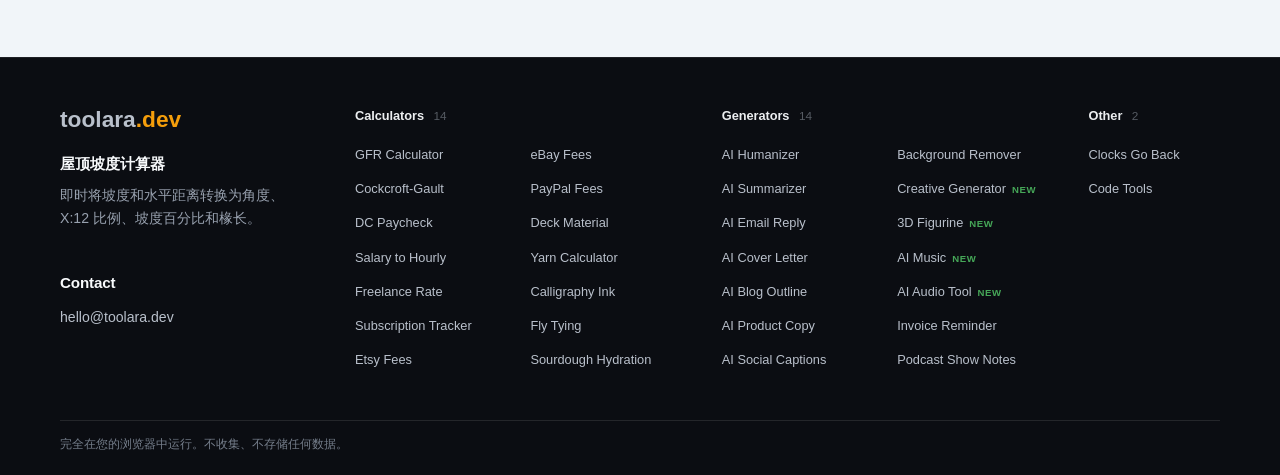
==== commit a77728f5: "Add Clocks Go Back to footer Other group" ====
--- a/zh/index.html
+++ b/zh/index.html
@@ -267,7 +267,7 @@
 <a class="site-footer-wordmark" href="https://toolara.dev/" aria-label="toolara.dev">toolara<span class="tld">.dev</span></a>
 <p class="site-footer-site-name" data-i18n="title">Roof Pitch Calculator</p>
 <p class="site-footer-description" data-i18n="subtitle">Convert rise and run to degrees, X:12 ratio, slope percentage, and rafter length — instantly.</p>
-<h2 class="fa-contact-h">Contact</h2><p class="site-footer-contact fa-contact"><a href="mailto:hello@toolara.dev">hello@toolara.dev</a></p></section><section class="site-footer-column"><h4 class="fa-h4">Calculators <span class="n">14</span></h4><ul class="fa-list"><li><a href="https://gfr.toolara.dev/">GFR Calculator</a></li><li><a href="https://crcl.toolara.dev/">Cockcroft-Gault</a></li><li><a href="https://dc-pay.toolara.dev/">DC Paycheck</a></li><li><a href="https://salary.toolara.dev/">Salary to Hourly</a></li><li><a href="https://freelance.toolara.dev/">Freelance Rate</a></li><li><a href="https://subscriptions.toolara.dev/">Subscription Tracker</a></li><li><a href="https://etsy.toolara.dev/">Etsy Fees</a></li><li><a href="https://ebay.toolara.dev/">eBay Fees</a></li><li><a href="https://paypal.toolara.dev/">PayPal Fees</a></li><li><a href="https://deck.toolara.dev/">Deck Material</a></li><li><a href="https://yarn.toolara.dev/">Yarn Calculator</a></li><li><a href="https://calligraphy.toolara.dev/">Calligraphy Ink</a></li><li><a href="https://flytying.toolara.dev/">Fly Tying</a></li><li><a href="https://sourdough.toolara.dev/">Sourdough Hydration</a></li></ul></section><section class="site-footer-column"><h4 class="fa-h4">Generators <span class="n">14</span></h4><ul class="fa-list"><li><a href="https://humanize.toolara.dev/">AI Humanizer</a></li><li><a href="https://summarize.toolara.dev/">AI Summarizer</a></li><li><a href="https://emailreply.toolara.dev/">AI Email Reply</a></li><li><a href="https://coverletter.toolara.dev/">AI Cover Letter</a></li><li><a href="https://blogoutline.toolara.dev/">AI Blog Outline</a></li><li><a href="https://productcopy.toolara.dev/">AI Product Copy</a></li><li><a href="https://captions.toolara.dev/">AI Social Captions</a></li><li><a href="https://background.toolara.dev/">Background Remover</a></li><li><a href="https://creative.toolara.dev/">Creative Generator<span class="fa-new">NEW</span></a></li><li><a href="https://figurine.toolara.dev/">3D Figurine<span class="fa-new">NEW</span></a></li><li><a href="https://music.toolara.dev/">AI Music<span class="fa-new">NEW</span></a></li><li><a href="https://audio.toolara.dev/">AI Audio Tool<span class="fa-new">NEW</span></a></li><li><a href="https://invoices.toolara.dev/">Invoice Reminder</a></li><li><a href="https://podcast.toolara.dev/">Podcast Show Notes</a></li></ul></section><section class="site-footer-column"><h4 class="fa-h4">Developer <span class="n">1</span></h4><ul class="fa-list single"><li><a href="https://devtools.toolara.dev/">Code Tools</a></li></ul></section></div>
+<h2 class="fa-contact-h">Contact</h2><p class="site-footer-contact fa-contact"><a href="mailto:hello@toolara.dev">hello@toolara.dev</a></p></section><section class="site-footer-column"><h4 class="fa-h4">Calculators <span class="n">14</span></h4><ul class="fa-list"><li><a href="https://gfr.toolara.dev/">GFR Calculator</a></li><li><a href="https://crcl.toolara.dev/">Cockcroft-Gault</a></li><li><a href="https://dc-pay.toolara.dev/">DC Paycheck</a></li><li><a href="https://salary.toolara.dev/">Salary to Hourly</a></li><li><a href="https://freelance.toolara.dev/">Freelance Rate</a></li><li><a href="https://subscriptions.toolara.dev/">Subscription Tracker</a></li><li><a href="https://etsy.toolara.dev/">Etsy Fees</a></li><li><a href="https://ebay.toolara.dev/">eBay Fees</a></li><li><a href="https://paypal.toolara.dev/">PayPal Fees</a></li><li><a href="https://deck.toolara.dev/">Deck Material</a></li><li><a href="https://yarn.toolara.dev/">Yarn Calculator</a></li><li><a href="https://calligraphy.toolara.dev/">Calligraphy Ink</a></li><li><a href="https://flytying.toolara.dev/">Fly Tying</a></li><li><a href="https://sourdough.toolara.dev/">Sourdough Hydration</a></li></ul></section><section class="site-footer-column"><h4 class="fa-h4">Generators <span class="n">14</span></h4><ul class="fa-list"><li><a href="https://humanize.toolara.dev/">AI Humanizer</a></li><li><a href="https://summarize.toolara.dev/">AI Summarizer</a></li><li><a href="https://emailreply.toolara.dev/">AI Email Reply</a></li><li><a href="https://coverletter.toolara.dev/">AI Cover Letter</a></li><li><a href="https://blogoutline.toolara.dev/">AI Blog Outline</a></li><li><a href="https://productcopy.toolara.dev/">AI Product Copy</a></li><li><a href="https://captions.toolara.dev/">AI Social Captions</a></li><li><a href="https://background.toolara.dev/">Background Remover</a></li><li><a href="https://creative.toolara.dev/">Creative Generator<span class="fa-new">NEW</span></a></li><li><a href="https://figurine.toolara.dev/">3D Figurine<span class="fa-new">NEW</span></a></li><li><a href="https://music.toolara.dev/">AI Music<span class="fa-new">NEW</span></a></li><li><a href="https://audio.toolara.dev/">AI Audio Tool<span class="fa-new">NEW</span></a></li><li><a href="https://invoices.toolara.dev/">Invoice Reminder</a></li><li><a href="https://podcast.toolara.dev/">Podcast Show Notes</a></li></ul></section><section class="site-footer-column"><h4 class="fa-h4">Other <span class="n">2</span></h4><ul class="fa-list single"><li><a href="https://clocksgoback.toolara.dev/">Clocks Go Back</a></li><li><a href="https://devtools.toolara.dev/">Code Tools</a></li></ul></section></div>
 <div class="site-footer-bottom"><p class="site-footer-privacy" data-i18n="footer">Runs entirely in your browser. No data is collected or stored.</p></div>
 </div>
 </footer>
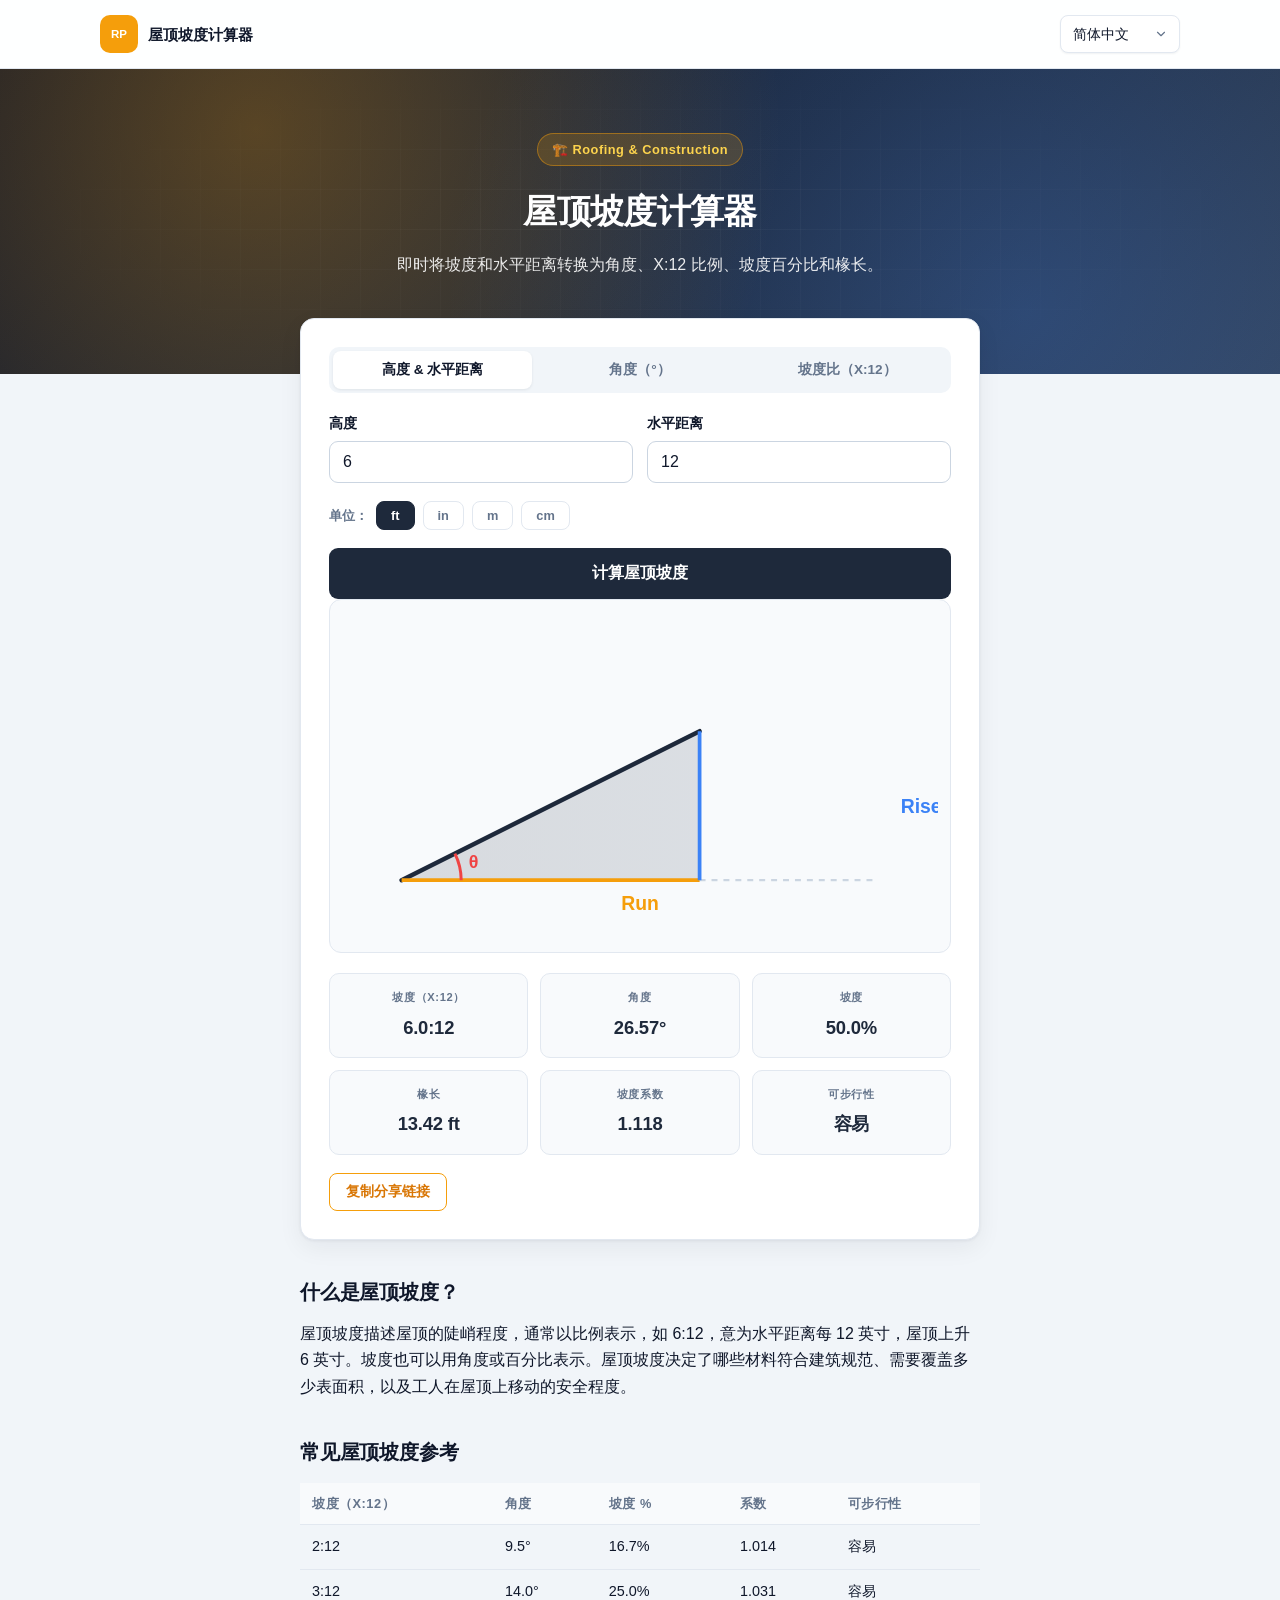
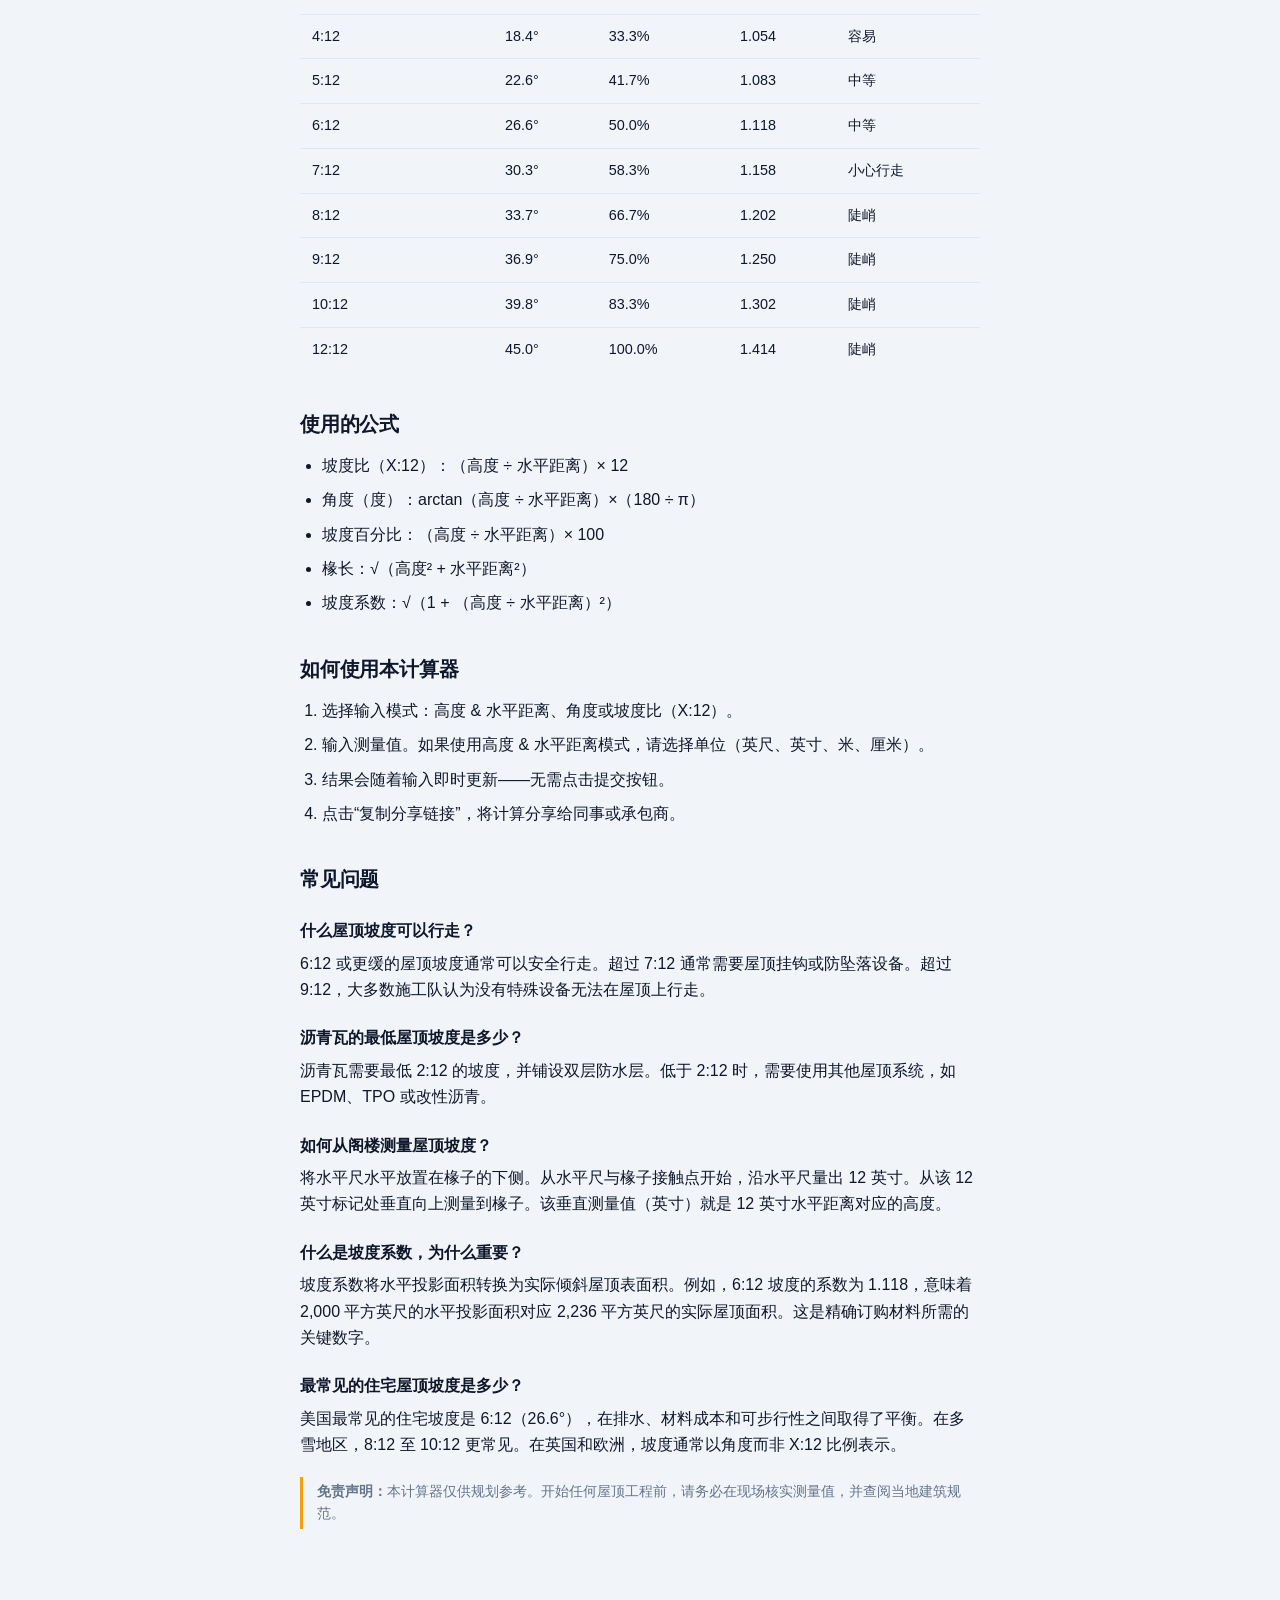
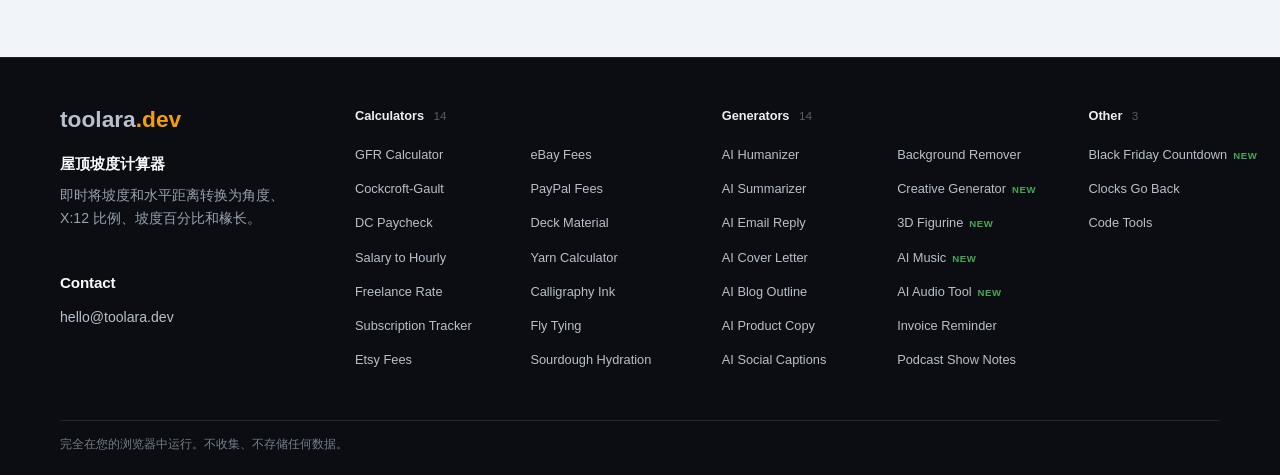
==== commit b231f32b: "Add Black Friday Countdown to footer" ====
--- a/zh/index.html
+++ b/zh/index.html
@@ -267,7 +267,7 @@
 <a class="site-footer-wordmark" href="https://toolara.dev/" aria-label="toolara.dev">toolara<span class="tld">.dev</span></a>
 <p class="site-footer-site-name" data-i18n="title">Roof Pitch Calculator</p>
 <p class="site-footer-description" data-i18n="subtitle">Convert rise and run to degrees, X:12 ratio, slope percentage, and rafter length — instantly.</p>
-<h2 class="fa-contact-h">Contact</h2><p class="site-footer-contact fa-contact"><a href="mailto:hello@toolara.dev">hello@toolara.dev</a></p></section><section class="site-footer-column"><h4 class="fa-h4">Calculators <span class="n">14</span></h4><ul class="fa-list"><li><a href="https://gfr.toolara.dev/">GFR Calculator</a></li><li><a href="https://crcl.toolara.dev/">Cockcroft-Gault</a></li><li><a href="https://dc-pay.toolara.dev/">DC Paycheck</a></li><li><a href="https://salary.toolara.dev/">Salary to Hourly</a></li><li><a href="https://freelance.toolara.dev/">Freelance Rate</a></li><li><a href="https://subscriptions.toolara.dev/">Subscription Tracker</a></li><li><a href="https://etsy.toolara.dev/">Etsy Fees</a></li><li><a href="https://ebay.toolara.dev/">eBay Fees</a></li><li><a href="https://paypal.toolara.dev/">PayPal Fees</a></li><li><a href="https://deck.toolara.dev/">Deck Material</a></li><li><a href="https://yarn.toolara.dev/">Yarn Calculator</a></li><li><a href="https://calligraphy.toolara.dev/">Calligraphy Ink</a></li><li><a href="https://flytying.toolara.dev/">Fly Tying</a></li><li><a href="https://sourdough.toolara.dev/">Sourdough Hydration</a></li></ul></section><section class="site-footer-column"><h4 class="fa-h4">Generators <span class="n">14</span></h4><ul class="fa-list"><li><a href="https://humanize.toolara.dev/">AI Humanizer</a></li><li><a href="https://summarize.toolara.dev/">AI Summarizer</a></li><li><a href="https://emailreply.toolara.dev/">AI Email Reply</a></li><li><a href="https://coverletter.toolara.dev/">AI Cover Letter</a></li><li><a href="https://blogoutline.toolara.dev/">AI Blog Outline</a></li><li><a href="https://productcopy.toolara.dev/">AI Product Copy</a></li><li><a href="https://captions.toolara.dev/">AI Social Captions</a></li><li><a href="https://background.toolara.dev/">Background Remover</a></li><li><a href="https://creative.toolara.dev/">Creative Generator<span class="fa-new">NEW</span></a></li><li><a href="https://figurine.toolara.dev/">3D Figurine<span class="fa-new">NEW</span></a></li><li><a href="https://music.toolara.dev/">AI Music<span class="fa-new">NEW</span></a></li><li><a href="https://audio.toolara.dev/">AI Audio Tool<span class="fa-new">NEW</span></a></li><li><a href="https://invoices.toolara.dev/">Invoice Reminder</a></li><li><a href="https://podcast.toolara.dev/">Podcast Show Notes</a></li></ul></section><section class="site-footer-column"><h4 class="fa-h4">Other <span class="n">2</span></h4><ul class="fa-list single"><li><a href="https://clocksgoback.toolara.dev/">Clocks Go Back</a></li><li><a href="https://devtools.toolara.dev/">Code Tools</a></li></ul></section></div>
+<h2 class="fa-contact-h">Contact</h2><p class="site-footer-contact fa-contact"><a href="mailto:hello@toolara.dev">hello@toolara.dev</a></p></section><section class="site-footer-column"><h4 class="fa-h4">Calculators <span class="n">14</span></h4><ul class="fa-list"><li><a href="https://gfr.toolara.dev/">GFR Calculator</a></li><li><a href="https://crcl.toolara.dev/">Cockcroft-Gault</a></li><li><a href="https://dc-pay.toolara.dev/">DC Paycheck</a></li><li><a href="https://salary.toolara.dev/">Salary to Hourly</a></li><li><a href="https://freelance.toolara.dev/">Freelance Rate</a></li><li><a href="https://subscriptions.toolara.dev/">Subscription Tracker</a></li><li><a href="https://etsy.toolara.dev/">Etsy Fees</a></li><li><a href="https://ebay.toolara.dev/">eBay Fees</a></li><li><a href="https://paypal.toolara.dev/">PayPal Fees</a></li><li><a href="https://deck.toolara.dev/">Deck Material</a></li><li><a href="https://yarn.toolara.dev/">Yarn Calculator</a></li><li><a href="https://calligraphy.toolara.dev/">Calligraphy Ink</a></li><li><a href="https://flytying.toolara.dev/">Fly Tying</a></li><li><a href="https://sourdough.toolara.dev/">Sourdough Hydration</a></li></ul></section><section class="site-footer-column"><h4 class="fa-h4">Generators <span class="n">14</span></h4><ul class="fa-list"><li><a href="https://humanize.toolara.dev/">AI Humanizer</a></li><li><a href="https://summarize.toolara.dev/">AI Summarizer</a></li><li><a href="https://emailreply.toolara.dev/">AI Email Reply</a></li><li><a href="https://coverletter.toolara.dev/">AI Cover Letter</a></li><li><a href="https://blogoutline.toolara.dev/">AI Blog Outline</a></li><li><a href="https://productcopy.toolara.dev/">AI Product Copy</a></li><li><a href="https://captions.toolara.dev/">AI Social Captions</a></li><li><a href="https://background.toolara.dev/">Background Remover</a></li><li><a href="https://creative.toolara.dev/">Creative Generator<span class="fa-new">NEW</span></a></li><li><a href="https://figurine.toolara.dev/">3D Figurine<span class="fa-new">NEW</span></a></li><li><a href="https://music.toolara.dev/">AI Music<span class="fa-new">NEW</span></a></li><li><a href="https://audio.toolara.dev/">AI Audio Tool<span class="fa-new">NEW</span></a></li><li><a href="https://invoices.toolara.dev/">Invoice Reminder</a></li><li><a href="https://podcast.toolara.dev/">Podcast Show Notes</a></li></ul></section><section class="site-footer-column"><h4 class="fa-h4">Other <span class="n">3</span></h4><ul class="fa-list single"><li><a href="https://blackfriday.toolara.dev/">Black Friday Countdown<span class="fa-new">NEW</span></a></li><li><a href="https://clocksgoback.toolara.dev/">Clocks Go Back</a></li><li><a href="https://devtools.toolara.dev/">Code Tools</a></li></ul></section></div>
 <div class="site-footer-bottom"><p class="site-footer-privacy" data-i18n="footer">Runs entirely in your browser. No data is collected or stored.</p></div>
 </div>
 </footer>
